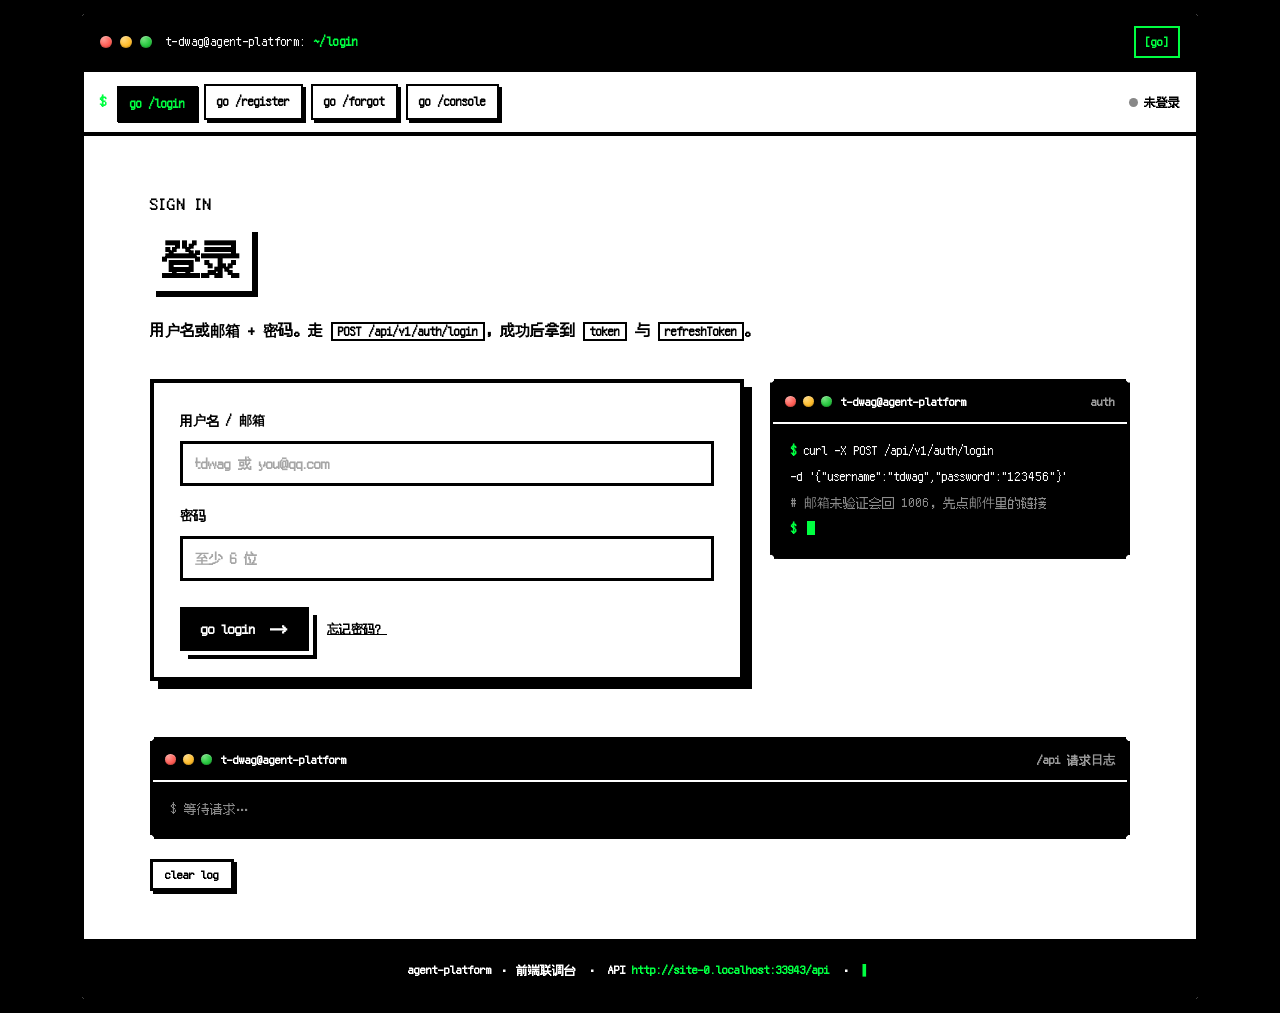
==== fronted/index.html @ e28275c5 "260916 auths" ====
<!doctype html>
<html lang="zh-CN">
<head>
  <meta charset="UTF-8">
  <meta name="viewport" content="width=device-width, initial-scale=1">
  <meta name="theme-color" content="#000000">
  <title>agent-platform · 用户中心</title>
  <link rel="preload" href="fonts/fusion-pixel-12px-proportional-zh_hans.subset.woff2" as="font" type="font/woff2" crossorigin>
  <link rel="preload" href="fonts/fusion-pixel-12px-monospaced-zh_hans.subset.woff2" as="font" type="font/woff2" crossorigin>
  <link rel="stylesheet" href="style.css">
  <script src="api-base.js"></script>
  <script defer src="app.js"></script>
</head>
<body>
  <div class="win pixel-round">

    <!-- 窗口标题栏 -->
    <header class="winbar">
      <div class="winbar-lights" aria-hidden="true">
        <i class="r"></i><i class="y"></i><i class="g"></i>
      </div>
      <span class="winbar-path">t-dwag@agent-platform: <b id="winbarPath">~/login</b></span>
      <span class="winbar-go">[go]</span>
    </header>

    <!-- go 命令导航 -->
    <nav class="gonav" id="gonav" aria-label="主导航">
      <span class="gonav-prompt" aria-hidden="true">$</span>
      <button class="gonav-toggle" type="button" aria-expanded="false" aria-controls="gonav-links">导航 ▾</button>
      <div class="gonav-links" id="gonav-links">
        <a href="#/login" data-view="login">go /login</a>
        <a href="#/register" data-view="register">go /register</a>
        <a href="#/forgot" data-view="forgot">go /forgot</a>
        <a href="#/console" data-view="console">go /console</a>
      </div>
      <span class="gonav-status" id="navStatus"><i class="dot"></i><span id="navStatusText">未登录</span></span>
    </nav>

    <main>
      <!-- ==================== 登录 ==================== -->
      <section class="view is-active" id="view-login">
        <div class="section">
          <div class="container">
            <p class="section-kicker">SIGN IN</p>
            <h2>登录</h2>
            <p class="section-intro">
              用户名或邮箱 + 密码。走 <code>POST /api/v1/auth/login</code>，成功后拿到
              <code>token</code> 与 <code>refreshToken</code>。
            </p>

            <div class="auth-grid">
              <form class="auth-form" id="loginForm" novalidate>
                <div class="msg" id="loginMsg"></div>
                <label>用户名 / 邮箱
                  <input type="text" name="username" placeholder="tdwag 或 you@qq.com" autocomplete="username" required>
                </label>
                <label>密码
                  <input type="password" name="password" placeholder="至少 6 位" autocomplete="current-password" required>
                </label>
                <div class="auth-actions">
                  <button class="pixel-button" type="submit">go login <span>→</span></button>
                  <span class="quiet"><a href="#/forgot">忘记密码？</a></span>
                </div>
              </form>

              <div class="term pixel-round">
                <div class="term-title">
                  <div class="winbar-lights" aria-hidden="true"><i class="r"></i><i class="y"></i><i class="g"></i></div>
                  <span>t-dwag@agent-platform</span><span class="t-right">auth</span>
                </div>
                <div class="term-body">
                  <p><span class="p">$</span> curl -X POST /api/v1/auth/login</p>
                  <p class="out">-d '{"username":"tdwag","password":"123456"}'</p>
                  <p class="dim"># 邮箱未验证会回 1006，先点邮件里的链接</p>
                  <p><span class="p">$</span> <span class="cursor" aria-hidden="true"></span></p>
                </div>
              </div>
            </div>
          </div>
        </div>
      </section>

      <!-- ==================== 注册 ==================== -->
      <section class="view" id="view-register">
        <div class="section">
          <div class="container">
            <p class="section-kicker">SIGN UP</p>
            <h2>注册</h2>
            <p class="section-intro">
              三个字段：用户名、邮箱、密码。走 <code>POST /api/v1/auth/register</code>，
              注册后会给邮箱发一封带验证链接的信，点了才算完成。
            </p>

            <div class="auth-grid">
              <form class="auth-form" id="registerForm" novalidate>
                <div class="msg" id="registerMsg"></div>
                <label>用户名
                  <input type="text" name="username" placeholder="英文/数字，唯一" autocomplete="username" required>
                </label>
                <label>邮箱
                  <input type="email" name="email" placeholder="you@qq.com" autocomplete="email" required>
                </label>
                <label>密码
                  <input type="password" name="password" placeholder="至少 6 位" autocomplete="new-password" required>
                </label>
                <div class="auth-actions">
                  <button class="pixel-button" type="submit">go register <span>→</span></button>
                  <span class="quiet"><a href="#/login">已有账号，去登录</a></span>
                </div>
              </form>

              <div class="term pixel-round">
                <div class="term-title">
                  <div class="winbar-lights" aria-hidden="true"><i class="r"></i><i class="y"></i><i class="g"></i></div>
                  <span>t-dwag@agent-platform</span><span class="t-right">auth</span>
                </div>
                <div class="term-body">
                  <p><span class="p">$</span> curl -X POST /api/v1/auth/register</p>
                  <p class="out">-d '{"username":"...","password":"...","email":"..."}'</p>
                  <p class="dim"># 邮箱必须是你能收到的，验证链接会发过去</p>
                  <p class="dim"># 用户名/邮箱重复 → 1001 / 1002</p>
                  <p><span class="p">$</span> <span class="cursor" aria-hidden="true"></span></p>
                </div>
              </div>
            </div>
          </div>
        </div>
      </section>

      <!-- ==================== 忘记密码 ==================== -->
      <section class="view" id="view-forgot">
        <div class="section">
          <div class="container">
            <p class="section-kicker">RESET PASSWORD</p>
            <h2>忘记密码</h2>
            <p class="section-intro">
              三步：发验证码 → 校验换 resetToken → 重置密码。对应
              <code>/forgot-password</code>、<code>/verify-code</code>、<code>/reset-password</code>。
            </p>

            <div class="auth-grid">
              <div class="auth-form">
                <div class="msg" id="forgotMsg"></div>
                <div class="steps">
                  <i class="is-on" data-step-dot="1">1 发验证码</i>
                  <i data-step-dot="2">2 校验验证码</i>
                  <i data-step-dot="3">3 重置密码</i>
                </div>

                <form class="step is-on" id="step1" data-step="1" novalidate>
                  <label>注册邮箱
                    <input type="email" name="email" placeholder="you@qq.com" required>
                  </label>
                  <div class="auth-actions">
                    <button class="pixel-button" type="submit">go send code <span>→</span></button>
                  </div>
                  <p class="note"><span class="q">?</span> 邮箱没注册过也会回成功（后端防账号枚举）。本地调试可以直接从 Redis 取验证码：redis-cli --raw get "forgot_password_code:你的邮箱"</p>
                </form>

                <form class="step" id="step2" data-step="2" novalidate>
                  <label>邮箱
                    <input type="email" name="email" placeholder="you@qq.com" required>
                  </label>
                  <label>6 位验证码
                    <input type="text" name="code" placeholder="123456" maxlength="6" inputmode="numeric" required>
                  </label>
                  <div class="auth-actions">
                    <button class="pixel-button" type="submit">go verify <span>→</span></button>
                    <button class="pixel-button is-ghost is-sm" type="button" data-goto-step="1">← 上一步</button>
                  </div>
                </form>

                <form class="step" id="step3" data-step="3" novalidate>
                  <label>邮箱
                    <input type="email" name="email" placeholder="you@qq.com" required>
                  </label>
                  <label>重置令牌（上一步返回的 token，自动填入）
                    <input type="text" name="token" placeholder="32 位十六进制" required>
                  </label>
                  <label>新密码
                    <input type="password" name="newPassword" placeholder="至少 6 位" autocomplete="new-password" required>
                  </label>
                  <div class="auth-actions">
                    <button class="pixel-button" type="submit">go reset <span>→</span></button>
                    <button class="pixel-button is-ghost is-sm" type="button" data-goto-step="2">← 上一步</button>
                  </div>
                </form>
              </div>

              <div class="term pixel-round">
                <div class="term-title">
                  <div class="winbar-lights" aria-hidden="true"><i class="r"></i><i class="y"></i><i class="g"></i></div>
                  <span>t-dwag@agent-platform</span><span class="t-right">reset</span>
                </div>
                <div class="term-body">
                  <p><span class="p">$</span> POST /forgot-password  {email}</p>
                  <p class="out">→ 6 位码存 Redis，5 分钟有效</p>
                  <p><span class="p">$</span> POST /verify-code      {email, code}</p>
                  <p class="out">→ 返回 resetToken，存 Redis 1 小时</p>
                  <p><span class="p">$</span> POST /reset-password   {email, token, newPassword}</p>
                  <p class="out">→ 校验邮箱一致后更新密码</p>
                  <p><span class="p">$</span> <span class="cursor" aria-hidden="true"></span></p>
                </div>
              </div>
            </div>
          </div>
        </div>
      </section>

      <!-- ==================== 控制台 ==================== -->
      <section class="view" id="view-console">
        <div class="section">
          <div class="container">
            <p class="section-kicker">CONSOLE</p>
            <h2>控制台</h2>
            <p class="section-intro" id="consoleIntro">
              登录后的会话状态。<code>userInfo</code> 里 <code>email</code> / <code>avatar</code>
              目前是空的 —— 后端 <code>token()</code> 只填了 id、username、status、role。
            </p>

            <div class="auth-grid" style="margin-top:34px">
              <div>
                <div class="msg" id="consoleMsg"></div>
                <dl class="kv" id="userInfoKv"></dl>

                <div class="panel">
                  <h3>TOKEN</h3>
                  <div class="token-box" id="tokenBox"></div>
                  <div class="token-box" id="refreshBox"></div>
                </div>

                <div class="btn-row">
                  <button class="pixel-button" type="button" id="btnRefresh">go refresh-token <span>↻</span></button>
                  <button class="pixel-button is-ghost" type="button" id="btnSubscription">go /subscription/current</button>
                  <button class="pixel-button is-ghost" type="button" id="btnLogout">go logout</button>
                </div>
              </div>

              <div class="term pixel-round">
                <div class="term-title">
                  <div class="winbar-lights" aria-hidden="true"><i class="r"></i><i class="y"></i><i class="g"></i></div>
                  <span>t-dwag@agent-platform</span><span class="t-right">session</span>
                </div>
                <div class="term-body" id="sessionTerm">
                  <p class="dim">$ 登录后这里会显示会话摘要</p>
                </div>
              </div>
            </div>
          </div>
        </div>
      </section>
    </main>

    <!-- ==================== 请求日志 ==================== -->
    <section class="section-log">
      <div class="container">
        <div class="term pixel-round">
          <div class="term-title">
            <div class="winbar-lights" aria-hidden="true"><i class="r"></i><i class="y"></i><i class="g"></i></div>
            <span>t-dwag@agent-platform</span>
            <span class="t-right">/api 请求日志</span>
          </div>
          <div class="term-body" id="reqlogBody">
            <p class="dim">$ 等待请求…</p>
          </div>
        </div>
        <div class="btn-row">
          <button class="pixel-button is-ghost is-sm" type="button" id="btnClearLog">clear log</button>
        </div>
      </div>
    </section>

    <footer class="statusbar">
      <span>agent-platform · 前端联调台</span>
      <span>·</span>
      <span>API <b id="apiBaseLabel">…</b></span>
      <span>·</span>
      <span class="end-flag">▌</span>
    </footer>
  </div>
</body>
</html>
---- fronted/style.css ----
/*
  ============================================================
  agent-platform · 前端联调台
  视觉语言沿用 blog_build：像素 Mac 终端风
  黑白高对比 + 像素切角 + 硬阴影 + 终端绿 #00ff41
  终端绿仅用于：光标 / 链接 hover / 状态点 / 主按钮强调
  ============================================================
*/

/* ---------- 字体 ---------- */
@font-face {
  font-family: "Fusion Pixel";
  src: url("fonts/fusion-pixel-12px-proportional-zh_hans.subset.woff2") format("woff2");
  font-display: swap;
}
@font-face {
  font-family: "Fusion Pixel Mono";
  src: url("fonts/fusion-pixel-12px-monospaced-zh_hans.subset.woff2") format("woff2");
  font-display: swap;
}

/* ---------- 设计令牌 ---------- */
:root {
  --black: #000;
  --white: #fff;
  --green: #00ff41;
  --lt-red: #ff5f57;
  --lt-yellow: #febc2e;
  --lt-green: #28c840;
  --fp: "Fusion Pixel", "PingFang SC", "Microsoft YaHei", sans-serif;
  --fp-mono: "Fusion Pixel Mono", "Fusion Pixel", "Courier New", "PingFang SC", monospace;
  --font-display: var(--fp);
  --font-text: var(--fp);
  --font-cn: var(--fp);
  --font-mono: var(--fp-mono);
  --page: min(980px, calc(100% - 48px));
  --step: 8px;
}

/* ---------- 基础 ---------- */
* { box-sizing: border-box; }
body {
  margin: 0;
  min-width: 320px;
  color: var(--white);
  background: var(--black);
  border: 12px solid var(--black);
  font-family: var(--font-cn);
  font-size: 15px;
  line-height: 1.85;
  cursor: url("assets/cursor_default.svg") 0 0, default;
}
a, button, input, textarea, select, label { cursor: url("assets/cursor_pointer.svg") 0 0, pointer; }
input, textarea { cursor: text; }
a { color: inherit; }
::selection { color: var(--white); background: var(--black); }

/* ---------- 像素圆角 ---------- */
.pixel-round {
  clip-path: polygon(
    0 4px, 2px 4px, 4px 2px, 4px 0,
    calc(100% - 4px) 0, calc(100% - 4px) 2px, calc(100% - 2px) 4px, 100% 4px,
    100% calc(100% - 4px), calc(100% - 2px) calc(100% - 4px), calc(100% - 4px) calc(100% - 2px), calc(100% - 4px) 100%,
    4px 100%, 4px calc(100% - 2px), 2px calc(100% - 4px), 0 calc(100% - 4px)
  );
}

/* ============================================================
   窗口框架（Mac 终端窗口）
   ============================================================ */
.win {
  max-width: 1120px;
  margin: 0 auto;
  background: var(--white);
  color: var(--black);
  border: 4px solid var(--black);
  box-shadow: 12px 12px 0 var(--black);
}

.winbar {
  display: flex;
  align-items: center;
  gap: 14px;
  padding: 10px 16px;
  color: var(--white);
  background: var(--black);
  border-bottom: 4px solid var(--black);
  font-family: var(--font-mono);
}
.winbar-lights { display: flex; gap: 8px; }
.winbar-lights i {
  display: flex;
  align-items: center;
  justify-content: center;
  width: 12px;
  height: 12px;
  border-radius: 50%;
  position: relative;
  box-shadow: inset 0 -1px 1px rgba(0,0,0,.18), inset 0 1px 1px rgba(255,255,255,.35);
}
.winbar-lights i::after {
  content: "";
  opacity: 0;
  font: 700 10px/1 var(--font-mono);
  color: rgba(0,0,0,.62);
  transition: opacity .12s ease;
}
.winbar-lights:hover i::after { opacity: 1; }
.winbar-lights .r::after { content: "×"; }
.winbar-lights .y::after { content: "−"; }
.winbar-lights .g::after { content: "+"; }
.winbar-lights .r { background: radial-gradient(circle at 32% 28%, #ff9d96, var(--lt-red) 55%, #d9453c); }
.winbar-lights .y { background: radial-gradient(circle at 32% 28%, #ffd97e, var(--lt-yellow) 55%, #dc9e16); }
.winbar-lights .g { background: radial-gradient(circle at 32% 28%, #72e27d, var(--lt-green) 55%, #1da031); }
.winbar-path {
  font-size: 13px;
  letter-spacing: .03em;
  white-space: nowrap;
  overflow: hidden;
  text-overflow: ellipsis;
}
.winbar-path b { color: var(--green); font-weight: 700; }
.winbar-go {
  margin-left: auto;
  padding: 3px 9px;
  color: var(--green);
  border: 2px solid var(--green);
  font-size: 12px;
  font-weight: 700;
  white-space: nowrap;
}

/* ---------- go 命令导航 ---------- */
.gonav {
  display: flex;
  flex-wrap: wrap;
  align-items: center;
  gap: 8px;
  padding: 12px 16px;
  background: var(--white);
  border-bottom: 4px solid var(--black);
  font-family: var(--font-mono);
}
.gonav-prompt { color: var(--green); font-size: 14px; font-weight: 700; }
.gonav a {
  display: inline-block;
  padding: 4px 11px;
  color: var(--black);
  background: var(--white);
  border: 2px solid var(--black);
  box-shadow: 3px 3px 0 var(--black);
  font-size: 13px;
  font-weight: 700;
  text-decoration: none;
  transition: color .12s ease, background .12s ease, transform .12s ease, box-shadow .12s ease;
}
.gonav a:hover,
.gonav a.is-active {
  color: var(--green);
  background: var(--black);
  transform: translate(2px, 2px);
  box-shadow: 1px 1px 0 var(--black);
}
.gonav-toggle { display: none; }
.gonav-status {
  margin-left: auto;
  display: inline-flex;
  align-items: center;
  gap: 6px;
  font-size: 12px;
  font-weight: 700;
}
.gonav-status .dot { width: 9px; height: 9px; border-radius: 50%; background: #888; }
.gonav-status.is-on .dot {
  background: var(--green);
  box-shadow: 0 0 0 2px rgba(0,255,65,.25);
  animation: dot-breathe 2.6s ease-in-out infinite;
}
@keyframes dot-breathe { 0%,100% { opacity: 1; } 50% { opacity: .45; } }

/* ============================================================
   布局
   ============================================================ */
.container { width: var(--page); margin: 0 auto; }
.section { padding: 56px 0; }
.view { display: none; background: var(--white); }
.view.is-active { display: block; }
.section-kicker {
  margin: 0 0 14px;
  font-size: 14px;
  font-weight: 700;
  letter-spacing: .14em;
  color: var(--black);
}
h2 {
  display: inline;
  margin: 0;
  padding: 6px 12px;
  color: var(--black);
  background: var(--white);
  font-family: var(--font-display);
  font-size: clamp(24px, 3.2vw, 40px);
  font-weight: 900;
  line-height: 1.35;
  letter-spacing: -.03em;
  -webkit-box-decoration-break: clone;
  box-decoration-break: clone;
  box-shadow: 6px 6px 0 var(--black);
}
.section-intro {
  max-width: 700px;
  margin: 30px 0 0;
  font-size: 15px;
  font-weight: 600;
  line-height: 1.9;
}
.section-intro code { font-family: var(--font-mono); font-size: 13px; padding: 1px 5px; border: 2px solid var(--black); }
.note {
  margin: 18px 0 0;
  padding: 10px 14px;
  color: var(--white);
  background: var(--black);
  border: 3px solid var(--black);
  font-family: var(--font-mono);
  font-size: 12px;
  font-weight: 700;
}
.note .q { color: var(--green); }

/* ============================================================
   终端块
   ============================================================ */
.term {
  background: var(--black);
  color: var(--white);
  border: 3px solid var(--black);
  box-shadow: 8px 8px 0 var(--black);
  font-family: var(--font-mono);
  font-size: 13px;
  line-height: 2;
}
.term-title {
  display: flex;
  flex-wrap: wrap;
  align-items: center;
  gap: 4px 9px;
  padding: 8px 12px;
  color: var(--white);
  background: var(--black);
  border-bottom: 2px solid var(--white);
  font-size: 12px;
  font-weight: 700;
}
.term-title .winbar-lights { gap: 7px; }
.term-title .winbar-lights i { width: 11px; height: 11px; }
.term-title .t-right { margin-left: auto; opacity: .6; }
.term-body { padding: 14px 18px; overflow-x: auto; }
.term p { margin: 0; white-space: pre-wrap; word-break: break-word; }
.term .p { color: var(--green); font-weight: 700; }
.term .out { color: var(--white); }
.term .dim { opacity: .55; }
.term .err { color: var(--green); font-weight: 700; }
.term-link { color: var(--green); text-decoration: none; border-bottom: 2px solid var(--green); }
.term-link:hover { color: var(--black); background: var(--green); }

.cursor {
  display: inline-block;
  width: .62em;
  height: 1.05em;
  margin-left: 3px;
  vertical-align: text-bottom;
  background: var(--green);
  animation: cursor-blink 1s steps(1) infinite;
}
@keyframes cursor-blink { 50% { opacity: 0; } }

/* ============================================================
   按钮
   ============================================================ */
.pixel-button {
  display: inline-flex;
  align-items: center;
  gap: 14px;
  padding: 12px 18px;
  color: var(--white);
  background: var(--black);
  border: 3px solid var(--black);
  box-shadow: 4px 4px 0 var(--white), 8px 8px 0 var(--black);
  font-family: var(--font-mono);
  font-size: 14px;
  font-weight: 700;
  text-decoration: none;
  transition: transform .14s ease, box-shadow .14s ease, color .14s ease;
}
.pixel-button:hover { transform: translate(4px, 4px); box-shadow: 1px 1px 0 var(--white), 4px 4px 0 var(--black); color: var(--green); }
.pixel-button span { font-size: 18px; line-height: .7; }
.pixel-button[disabled] { opacity: .45; transform: none; }
.pixel-button.is-ghost {
  color: var(--black);
  background: var(--white);
  box-shadow: 4px 4px 0 var(--black);
}
.pixel-button.is-ghost:hover { color: var(--green); background: var(--black); box-shadow: 1px 1px 0 var(--black); transform: translate(3px,3px); }
.pixel-button.is-sm { padding: 7px 12px; font-size: 12px; box-shadow: 3px 3px 0 var(--black); gap: 8px; }
.pixel-button.is-sm:hover { transform: translate(2px,2px); box-shadow: 1px 1px 0 var(--black); }

/* ============================================================
   表单
   ============================================================ */
.auth-grid { display: grid; grid-template-columns: minmax(0,1fr) minmax(0,360px); gap: 26px; margin-top: 34px; align-items: start; }
.auth-form {
  padding: 26px;
  background: var(--white);
  border: 4px solid var(--black);
  box-shadow: 8px 8px 0 var(--black);
}
.auth-form label {
  display: block;
  margin-bottom: 18px;
  font-family: var(--font-mono);
  font-size: 13px;
  font-weight: 700;
  color: var(--black);
}
.auth-form input {
  display: block;
  width: 100%;
  margin-top: 8px;
  padding: 10px 12px;
  color: var(--black);
  background: var(--white);
  border: 3px solid var(--black);
  font-family: var(--font-cn);
  font-size: 14px;
  font-weight: 600;
  border-radius: 0;
}
.auth-form input:focus { outline: 3px solid var(--green); outline-offset: 2px; }
.auth-form input::placeholder { color: rgba(0,0,0,.35); }
.auth-actions { display: flex; flex-wrap: wrap; align-items: center; gap: 18px; margin-top: 26px; }
.auth-actions .quiet { font-family: var(--font-mono); font-size: 12px; font-weight: 700; color: var(--black); }
.auth-actions .quiet a { color: var(--black); }
.auth-actions .quiet a:hover { color: var(--green); background: var(--black); }

/* 提示条 */
.msg {
  display: none;
  margin: 0 0 20px;
  padding: 10px 14px;
  color: var(--white);
  background: var(--black);
  border: 3px solid var(--black);
  font-family: var(--font-mono);
  font-size: 13px;
  font-weight: 700;
  word-break: break-all;
}
.msg.is-on { display: block; }
.msg .tag { color: var(--green); }
.msg.is-ok { color: var(--black); background: var(--white); border-color: var(--black); }
.msg.is-ok .tag { color: var(--black); background: var(--green); padding: 0 5px; }

/* 步骤条 */
.steps { display: flex; flex-wrap: wrap; gap: 8px; margin: 0 0 22px; font-family: var(--font-mono); font-size: 12px; font-weight: 700; }
.steps i {
  font-style: normal;
  padding: 3px 9px;
  color: var(--black);
  background: var(--white);
  border: 2px solid var(--black);
  opacity: .4;
}
.steps i.is-on { opacity: 1; background: var(--green); }
.step { display: none; }
.step.is-on { display: block; }

/* ============================================================
   控制台
   ============================================================ */
.kv {
  display: grid;
  grid-template-columns: 132px minmax(0,1fr);
  gap: 0;
  margin: 0;
  border: 3px solid var(--black);
  font-family: var(--font-mono);
  font-size: 13px;
}
.kv dt {
  padding: 9px 12px;
  color: var(--green);
  background: var(--black);
  border-bottom: 2px solid var(--black);
  font-weight: 700;
}
.kv dd {
  margin: 0;
  padding: 9px 12px;
  color: var(--black);
  background: var(--white);
  border-bottom: 2px solid var(--black);
  word-break: break-all;
  font-weight: 600;
}
.kv dt:last-of-type, .kv dd:last-of-type { border-bottom: 0; }
.kv dd.empty { opacity: .4; font-style: italic; }

.panel { margin-top: 26px; }
.panel h3 {
  margin: 0 0 12px;
  font-family: var(--font-mono);
  font-size: 14px;
  font-weight: 700;
  letter-spacing: .06em;
}
.token-box {
  margin: 0 0 14px;
  padding: 12px 14px;
  color: var(--white);
  background: var(--black);
  border: 3px solid var(--black);
  font-family: var(--font-mono);
  font-size: 12px;
  line-height: 1.7;
  word-break: break-all;
  max-height: 132px;
  overflow: auto;
}
.token-box b { color: var(--green); }
.btn-row { display: flex; flex-wrap: wrap; gap: 14px; margin-top: 20px; }

/* ============================================================
   请求日志
   ============================================================ */
.section-log { padding: 0 0 48px; background: var(--white); }
.rl { display: flex; flex-wrap: wrap; gap: 10px; }
.rl-m { color: var(--black); background: var(--green); padding: 0 6px; font-weight: 700; }
.rl-p { color: var(--white); }
.rl-s { font-weight: 700; }
.rl-s.is-ok { color: var(--green); }
.rl-s.is-bad { color: var(--white); background: var(--green); padding: 0 6px; }
.rl-t { margin-left: auto; opacity: .55; }
.res { color: var(--white); opacity: .85; }

/* ============================================================
   状态栏
   ============================================================ */
.statusbar {
  display: flex;
  flex-wrap: wrap;
  align-items: center;
  justify-content: center;
  gap: 10px;
  padding: 16px 20px;
  color: var(--white);
  background: var(--black);
  border-top: 4px solid var(--black);
  font-family: var(--font-mono);
  font-size: 12px;
  font-weight: 700;
}
.statusbar b { color: var(--green); }
.statusbar .end-flag { color: var(--green); letter-spacing: .15em; }

/* ============================================================
   响应式
   ============================================================ */
@media (max-width: 980px) {
  .auth-grid { grid-template-columns: minmax(0, 1fr); }
}
@media (max-width: 700px) {
  body { border-width: 7px; }
  :root { --page: min(100% - 32px, 980px); }
  .win { box-shadow: 7px 7px 0 var(--black); }
  .winbar { padding: 9px 12px; gap: 10px; }
  .winbar-path { font-size: 11px; }
  .winbar-go { display: none; }
  .gonav { padding: 10px 12px; }
  .gonav-toggle {
    display: inline-flex;
    align-items: center;
    gap: 8px;
    padding: 6px 12px;
    color: var(--black);
    background: var(--white);
    border: 2px solid var(--black);
    box-shadow: 3px 3px 0 var(--black);
    font-family: var(--font-mono);
    font-size: 13px;
    font-weight: 700;
  }
  .gonav-links { display: none; width: 100%; flex-direction: column; gap: 8px; }
  .gonav.is-open .gonav-links { display: flex; }
  .gonav-links a { width: 100%; }
  .gonav-status { margin-left: 0; }
  .section { padding: 40px 0; }
  .kv { grid-template-columns: 96px minmax(0,1fr); font-size: 12px; }
}
@media (prefers-reduced-motion: reduce) {
  *, *::before, *::after { animation: none !important; transition: none !important; }
}
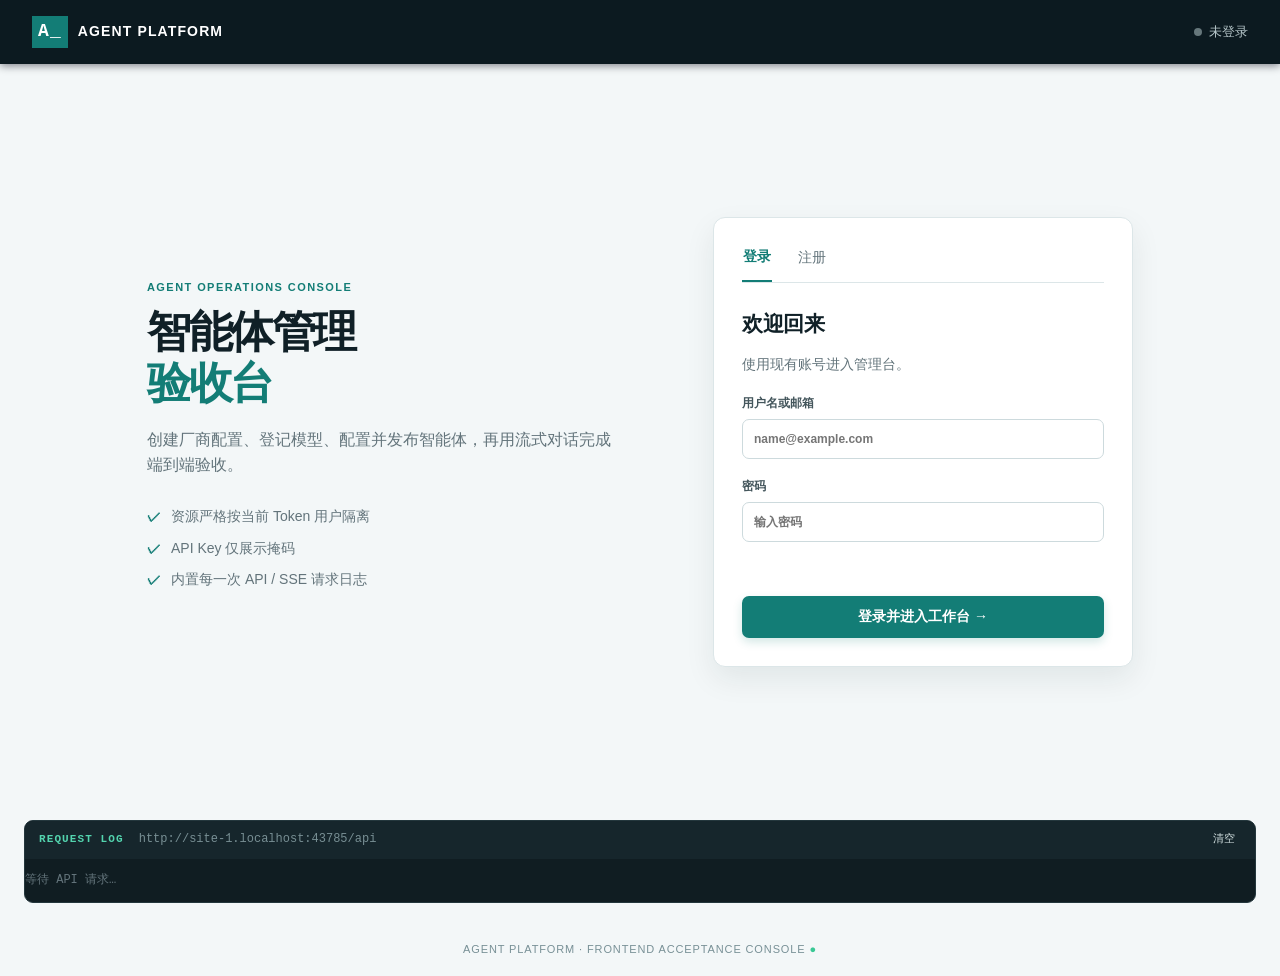
==== commit bf4e3b50: "add agent, provider, model and SSE chat management" ====
--- a/fronted/index.html
+++ b/fronted/index.html
@@ -3,280 +3,92 @@
 <head>
   <meta charset="UTF-8">
   <meta name="viewport" content="width=device-width, initial-scale=1">
-  <meta name="theme-color" content="#000000">
-  <title>agent-platform · 用户中心</title>
-  <link rel="preload" href="fonts/fusion-pixel-12px-proportional-zh_hans.subset.woff2" as="font" type="font/woff2" crossorigin>
-  <link rel="preload" href="fonts/fusion-pixel-12px-monospaced-zh_hans.subset.woff2" as="font" type="font/woff2" crossorigin>
+  <meta name="theme-color" content="#0a1016">
+  <title>Agent Platform · 智能体管理验收台</title>
   <link rel="stylesheet" href="style.css">
   <script src="api-base.js"></script>
   <script defer src="app.js"></script>
 </head>
 <body>
-  <div class="win pixel-round">
-
-    <!-- 窗口标题栏 -->
-    <header class="winbar">
-      <div class="winbar-lights" aria-hidden="true">
-        <i class="r"></i><i class="y"></i><i class="g"></i>
-      </div>
-      <span class="winbar-path">t-dwag@agent-platform: <b id="winbarPath">~/login</b></span>
-      <span class="winbar-go">[go]</span>
+  <div class="shell">
+    <header class="topbar">
+      <a class="brand" href="#/agents"><span class="brand-mark">A_</span><span>AGENT PLATFORM</span></a>
+      <div class="connection"><i></i><span id="connectionText">未登录</span></div>
+      <button class="button ghost small" id="logoutBtn" type="button" hidden>退出登录</button>
     </header>
 
-    <!-- go 命令导航 -->
-    <nav class="gonav" id="gonav" aria-label="主导航">
-      <span class="gonav-prompt" aria-hidden="true">$</span>
-      <button class="gonav-toggle" type="button" aria-expanded="false" aria-controls="gonav-links">导航 ▾</button>
-      <div class="gonav-links" id="gonav-links">
-        <a href="#/login" data-view="login">go /login</a>
-        <a href="#/register" data-view="register">go /register</a>
-        <a href="#/forgot" data-view="forgot">go /forgot</a>
-        <a href="#/console" data-view="console">go /console</a>
-      </div>
-      <span class="gonav-status" id="navStatus"><i class="dot"></i><span id="navStatusText">未登录</span></span>
-    </nav>
-
     <main>
-      <!-- ==================== 登录 ==================== -->
-      <section class="view is-active" id="view-login">
-        <div class="section">
-          <div class="container">
-            <p class="section-kicker">SIGN IN</p>
-            <h2>登录</h2>
-            <p class="section-intro">
-              用户名或邮箱 + 密码。走 <code>POST /api/v1/auth/login</code>，成功后拿到
-              <code>token</code> 与 <code>refreshToken</code>。
-            </p>
-
-            <div class="auth-grid">
-              <form class="auth-form" id="loginForm" novalidate>
-                <div class="msg" id="loginMsg"></div>
-                <label>用户名 / 邮箱
-                  <input type="text" name="username" placeholder="tdwag 或 you@qq.com" autocomplete="username" required>
-                </label>
-                <label>密码
-                  <input type="password" name="password" placeholder="至少 6 位" autocomplete="current-password" required>
-                </label>
-                <div class="auth-actions">
-                  <button class="pixel-button" type="submit">go login <span>→</span></button>
-                  <span class="quiet"><a href="#/forgot">忘记密码？</a></span>
-                </div>
-              </form>
-
-              <div class="term pixel-round">
-                <div class="term-title">
-                  <div class="winbar-lights" aria-hidden="true"><i class="r"></i><i class="y"></i><i class="g"></i></div>
-                  <span>t-dwag@agent-platform</span><span class="t-right">auth</span>
-                </div>
-                <div class="term-body">
-                  <p><span class="p">$</span> curl -X POST /api/v1/auth/login</p>
-                  <p class="out">-d '{"username":"tdwag","password":"123456"}'</p>
-                  <p class="dim"># 邮箱未验证会回 1006，先点邮件里的链接</p>
-                  <p><span class="p">$</span> <span class="cursor" aria-hidden="true"></span></p>
-                </div>
-              </div>
-            </div>
-          </div>
+      <section class="auth-page page" id="page-login">
+        <div class="auth-intro">
+          <p class="eyebrow">AGENT OPERATIONS CONSOLE</p>
+          <h1>智能体管理<br><em>验收台</em></h1>
+          <p>创建厂商配置、登记模型、配置并发布智能体，再用流式对话完成端到端验收。</p>
+          <ul class="feature-list"><li>资源严格按当前 Token 用户隔离</li><li>API Key 仅展示掩码</li><li>内置每一次 API / SSE 请求日志</li></ul>
+        </div>
+        <div class="auth-card card">
+          <div class="tabs"><button class="tab active" data-auth-tab="login">登录</button><button class="tab" data-auth-tab="register">注册</button></div>
+          <form id="loginForm" class="auth-form">
+            <h2>欢迎回来</h2><p class="muted">使用现有账号进入管理台。</p>
+            <label>用户名或邮箱<input name="username" autocomplete="username" placeholder="name@example.com" required></label>
+            <label>密码<input name="password" type="password" autocomplete="current-password" placeholder="输入密码" required></label>
+            <div class="form-message" id="loginMessage"></div>
+            <button class="button primary wide" type="submit">登录并进入工作台 <span>→</span></button>
+          </form>
+          <form id="registerForm" class="auth-form hidden">
+            <h2>创建账号</h2><p class="muted">注册后请先在邮件中完成验证。</p>
+            <label>用户名<input name="username" autocomplete="username" placeholder="仅英文、数字" required></label>
+            <label>邮箱<input name="email" type="email" autocomplete="email" placeholder="name@example.com" required></label>
+            <label>密码<input name="password" type="password" autocomplete="new-password" placeholder="至少 6 位" required></label>
+            <div class="form-message" id="registerMessage"></div>
+            <button class="button primary wide" type="submit">创建账号 <span>→</span></button>
+          </form>
         </div>
       </section>
 
-      <!-- ==================== 注册 ==================== -->
-      <section class="view" id="view-register">
-        <div class="section">
-          <div class="container">
-            <p class="section-kicker">SIGN UP</p>
-            <h2>注册</h2>
-            <p class="section-intro">
-              三个字段：用户名、邮箱、密码。走 <code>POST /api/v1/auth/register</code>，
-              注册后会给邮箱发一封带验证链接的信，点了才算完成。
-            </p>
+      <section class="app-page hidden" id="appPage">
+        <aside class="sidebar">
+          <div class="user-card"><div class="avatar" id="userAvatar">A</div><div><b id="userName">—</b><small id="userRole">已登录</small></div></div>
+          <nav class="side-nav" aria-label="功能导航">
+            <a href="#/agents" data-route="agents"><span>▣</span>智能体 <b id="agentCount">0</b></a>
+            <a href="#/providers" data-route="providers"><span>◈</span>厂商配置</a>
+            <a href="#/models" data-route="models"><span>◇</span>模型管理</a>
+            <a href="#/chat" data-route="chat"><span>✦</span>调试对话</a>
+          </nav>
+          <div class="sidebar-note"><b>验收顺序</b><ol><li>添加厂商配置</li><li>添加 Chat 模型</li><li>创建并发布智能体</li><li>开始流式对话</li></ol></div>
+        </aside>
 
-            <div class="auth-grid">
-              <form class="auth-form" id="registerForm" novalidate>
-                <div class="msg" id="registerMsg"></div>
-                <label>用户名
-                  <input type="text" name="username" placeholder="英文/数字，唯一" autocomplete="username" required>
-                </label>
-                <label>邮箱
-                  <input type="email" name="email" placeholder="you@qq.com" autocomplete="email" required>
-                </label>
-                <label>密码
-                  <input type="password" name="password" placeholder="至少 6 位" autocomplete="new-password" required>
-                </label>
-                <div class="auth-actions">
-                  <button class="pixel-button" type="submit">go register <span>→</span></button>
-                  <span class="quiet"><a href="#/login">已有账号，去登录</a></span>
-                </div>
-              </form>
+        <div class="workspace">
+          <section class="route-page" id="route-agents">
+            <div class="page-head"><div><p class="eyebrow">AGENT DIRECTORY</p><h1>智能体</h1><p>创建草稿、完善角色设定和模型配置后发布。</p></div><button class="button primary" data-open-modal="agent">+ 新建智能体</button></div>
+            <div class="toolbar card"><label class="inline-input">⌕ <input id="agentSearch" placeholder="按名称搜索"></label><select id="agentStatusFilter"><option value="">全部状态</option><option value="draft">草稿</option><option value="published">已发布</option><option value="archived">已归档</option></select><button class="button ghost small" id="agentSearchBtn">查询</button></div>
+            <div class="notice" id="agentNotice"></div><div class="data-grid agents-grid" id="agentList"></div><div class="empty hidden" id="agentEmpty">暂无智能体。先创建一个草稿开始配置。</div>
+          </section>
 
-              <div class="term pixel-round">
-                <div class="term-title">
-                  <div class="winbar-lights" aria-hidden="true"><i class="r"></i><i class="y"></i><i class="g"></i></div>
-                  <span>t-dwag@agent-platform</span><span class="t-right">auth</span>
-                </div>
-                <div class="term-body">
-                  <p><span class="p">$</span> curl -X POST /api/v1/auth/register</p>
-                  <p class="out">-d '{"username":"...","password":"...","email":"..."}'</p>
-                  <p class="dim"># 邮箱必须是你能收到的，验证链接会发过去</p>
-                  <p class="dim"># 用户名/邮箱重复 → 1001 / 1002</p>
-                  <p><span class="p">$</span> <span class="cursor" aria-hidden="true"></span></p>
-                </div>
-              </div>
-            </div>
-          </div>
-        </div>
-      </section>
+          <section class="route-page hidden" id="route-providers">
+            <div class="page-head"><div><p class="eyebrow">PROVIDER VAULT</p><h1>厂商配置</h1><p>保存模型供应商接入信息。接口永远不会返回完整 API Key。</p></div><button class="button primary" data-open-modal="provider">+ 添加厂商配置</button></div>
+            <div class="notice">支持 <code>openai</code>、<code>qwen</code> 和 <code>ollama</code>。将状态设为 inactive 后，相关模型与智能体不可用于对话。</div>
+            <div class="table-card card"><div class="table-wrap"><table><thead><tr><th>名称 / 厂商</th><th>API 地址</th><th>密钥</th><th>状态</th><th>更新时间</th><th></th></tr></thead><tbody id="providerList"></tbody></table></div><div class="empty hidden" id="providerEmpty">暂无厂商配置。</div></div>
+          </section>
 
-      <!-- ==================== 忘记密码 ==================== -->
-      <section class="view" id="view-forgot">
-        <div class="section">
-          <div class="container">
-            <p class="section-kicker">RESET PASSWORD</p>
-            <h2>忘记密码</h2>
-            <p class="section-intro">
-              三步：发验证码 → 校验换 resetToken → 重置密码。对应
-              <code>/forgot-password</code>、<code>/verify-code</code>、<code>/reset-password</code>。
-            </p>
+          <section class="route-page hidden" id="route-models">
+            <div class="page-head"><div><p class="eyebrow">MODEL REGISTRY</p><h1>模型管理</h1><p>将具体模型绑定到当前用户自己的厂商配置。</p></div><button class="button primary" data-open-modal="model">+ 添加模型</button></div>
+            <div class="toolbar card"><select id="modelProviderFilter"><option value="">全部厂商配置</option></select><select id="modelTypeFilter"><option value="">全部类型</option><option value="chat">chat</option><option value="embedding">embedding</option><option value="vision">vision</option></select><button class="button ghost small" id="modelSearchBtn">查询</button></div>
+            <div class="table-card card"><div class="table-wrap"><table><thead><tr><th>显示名称</th><th>模型标识</th><th>所属配置</th><th>类型</th><th>状态</th><th></th></tr></thead><tbody id="modelList"></tbody></table></div><div class="empty hidden" id="modelEmpty">暂无模型。先添加厂商配置。</div></div>
+          </section>
 
-            <div class="auth-grid">
-              <div class="auth-form">
-                <div class="msg" id="forgotMsg"></div>
-                <div class="steps">
-                  <i class="is-on" data-step-dot="1">1 发验证码</i>
-                  <i data-step-dot="2">2 校验验证码</i>
-                  <i data-step-dot="3">3 重置密码</i>
-                </div>
-
-                <form class="step is-on" id="step1" data-step="1" novalidate>
-                  <label>注册邮箱
-                    <input type="email" name="email" placeholder="you@qq.com" required>
-                  </label>
-                  <div class="auth-actions">
-                    <button class="pixel-button" type="submit">go send code <span>→</span></button>
-                  </div>
-                  <p class="note"><span class="q">?</span> 邮箱没注册过也会回成功（后端防账号枚举）。本地调试可以直接从 Redis 取验证码：redis-cli --raw get "forgot_password_code:你的邮箱"</p>
-                </form>
-
-                <form class="step" id="step2" data-step="2" novalidate>
-                  <label>邮箱
-                    <input type="email" name="email" placeholder="you@qq.com" required>
-                  </label>
-                  <label>6 位验证码
-                    <input type="text" name="code" placeholder="123456" maxlength="6" inputmode="numeric" required>
-                  </label>
-                  <div class="auth-actions">
-                    <button class="pixel-button" type="submit">go verify <span>→</span></button>
-                    <button class="pixel-button is-ghost is-sm" type="button" data-goto-step="1">← 上一步</button>
-                  </div>
-                </form>
-
-                <form class="step" id="step3" data-step="3" novalidate>
-                  <label>邮箱
-                    <input type="email" name="email" placeholder="you@qq.com" required>
-                  </label>
-                  <label>重置令牌（上一步返回的 token，自动填入）
-                    <input type="text" name="token" placeholder="32 位十六进制" required>
-                  </label>
-                  <label>新密码
-                    <input type="password" name="newPassword" placeholder="至少 6 位" autocomplete="new-password" required>
-                  </label>
-                  <div class="auth-actions">
-                    <button class="pixel-button" type="submit">go reset <span>→</span></button>
-                    <button class="pixel-button is-ghost is-sm" type="button" data-goto-step="2">← 上一步</button>
-                  </div>
-                </form>
-              </div>
-
-              <div class="term pixel-round">
-                <div class="term-title">
-                  <div class="winbar-lights" aria-hidden="true"><i class="r"></i><i class="y"></i><i class="g"></i></div>
-                  <span>t-dwag@agent-platform</span><span class="t-right">reset</span>
-                </div>
-                <div class="term-body">
-                  <p><span class="p">$</span> POST /forgot-password  {email}</p>
-                  <p class="out">→ 6 位码存 Redis，5 分钟有效</p>
-                  <p><span class="p">$</span> POST /verify-code      {email, code}</p>
-                  <p class="out">→ 返回 resetToken，存 Redis 1 小时</p>
-                  <p><span class="p">$</span> POST /reset-password   {email, token, newPassword}</p>
-                  <p class="out">→ 校验邮箱一致后更新密码</p>
-                  <p><span class="p">$</span> <span class="cursor" aria-hidden="true"></span></p>
-                </div>
-              </div>
-            </div>
-          </div>
-        </div>
-      </section>
-
-      <!-- ==================== 控制台 ==================== -->
-      <section class="view" id="view-console">
-        <div class="section">
-          <div class="container">
-            <p class="section-kicker">CONSOLE</p>
-            <h2>控制台</h2>
-            <p class="section-intro" id="consoleIntro">
-              登录后的会话状态。<code>userInfo</code> 里 <code>email</code> / <code>avatar</code>
-              目前是空的 —— 后端 <code>token()</code> 只填了 id、username、status、role。
-            </p>
-
-            <div class="auth-grid" style="margin-top:34px">
-              <div>
-                <div class="msg" id="consoleMsg"></div>
-                <dl class="kv" id="userInfoKv"></dl>
-
-                <div class="panel">
-                  <h3>TOKEN</h3>
-                  <div class="token-box" id="tokenBox"></div>
-                  <div class="token-box" id="refreshBox"></div>
-                </div>
-
-                <div class="btn-row">
-                  <button class="pixel-button" type="button" id="btnRefresh">go refresh-token <span>↻</span></button>
-                  <button class="pixel-button is-ghost" type="button" id="btnSubscription">go /subscription/current</button>
-                  <button class="pixel-button is-ghost" type="button" id="btnLogout">go logout</button>
-                </div>
-              </div>
-
-              <div class="term pixel-round">
-                <div class="term-title">
-                  <div class="winbar-lights" aria-hidden="true"><i class="r"></i><i class="y"></i><i class="g"></i></div>
-                  <span>t-dwag@agent-platform</span><span class="t-right">session</span>
-                </div>
-                <div class="term-body" id="sessionTerm">
-                  <p class="dim">$ 登录后这里会显示会话摘要</p>
-                </div>
-              </div>
-            </div>
-          </div>
+          <section class="route-page hidden" id="route-chat">
+            <div class="page-head"><div><p class="eyebrow">STREAMING PLAYGROUND</p><h1>调试对话</h1><p>用 <code>POST /api/v1/agents/chat</code> 验收 SSE 内容流、心跳和结束标记。</p></div></div>
+            <div class="chat-layout"><aside class="chat-settings card"><label>选择已发布智能体<select id="chatAgent"><option value="">正在加载…</option></select></label><div id="chatAgentInfo" class="agent-config-hint">请选择一个智能体</div><button class="button ghost wide small" id="clearChatBtn">清空会话</button><p class="tiny">流式响应会以逐段内容显示。若服务端返回错误，会保留错误文本供验收。</p></aside><div class="chat-panel card"><div class="chat-title"><span class="live-dot"></span><b id="chatTitle">等待选择智能体</b><span id="streamState" class="muted">idle</span></div><div class="chat-history" id="chatHistory"><div class="chat-welcome">选择一个已发布、模型配置完整的智能体，然后开始提问。</div></div><form id="chatForm" class="chat-form"><textarea id="chatInput" rows="2" placeholder="输入消息，Enter 发送；Shift + Enter 换行" required></textarea><button id="chatSend" class="button primary" type="submit">发送 ↑</button></form></div></div>
+          </section>
         </div>
       </section>
     </main>
 
-    <!-- ==================== 请求日志 ==================== -->
-    <section class="section-log">
-      <div class="container">
-        <div class="term pixel-round">
-          <div class="term-title">
-            <div class="winbar-lights" aria-hidden="true"><i class="r"></i><i class="y"></i><i class="g"></i></div>
-            <span>t-dwag@agent-platform</span>
-            <span class="t-right">/api 请求日志</span>
-          </div>
-          <div class="term-body" id="reqlogBody">
-            <p class="dim">$ 等待请求…</p>
-          </div>
-        </div>
-        <div class="btn-row">
-          <button class="pixel-button is-ghost is-sm" type="button" id="btnClearLog">clear log</button>
-        </div>
-      </div>
-    </section>
+    <section class="api-log"><div class="log-head"><b>REQUEST LOG</b><span id="apiBaseLabel"></span><button id="clearLogBtn" class="text-button" type="button">清空</button></div><div id="requestLog"><p class="muted">等待 API 请求…</p></div></section>
+    <footer>AGENT PLATFORM · FRONTEND ACCEPTANCE CONSOLE <span>●</span></footer>
+  </div>
 
-    <footer class="statusbar">
-      <span>agent-platform · 前端联调台</span>
-      <span>·</span>
-      <span>API <b id="apiBaseLabel">…</b></span>
-      <span>·</span>
-      <span class="end-flag">▌</span>
-    </footer>
-  </div>
+  <div class="modal-backdrop hidden" id="modalBackdrop"><section class="modal card" role="dialog" aria-modal="true"><div class="modal-head"><h2 id="modalTitle">新建</h2><button class="icon-button" id="closeModalBtn" type="button">×</button></div><form id="entityForm"></form></section></div>
+  <div class="toast-wrap" id="toastWrap"></div>
 </body>
-</html>
+</html>
--- a/fronted/style.css
+++ b/fronted/style.css
@@ -1,501 +1 @@
-/*
-  ============================================================
-  agent-platform · 前端联调台
-  视觉语言沿用 blog_build：像素 Mac 终端风
-  黑白高对比 + 像素切角 + 硬阴影 + 终端绿 #00ff41
-  终端绿仅用于：光标 / 链接 hover / 状态点 / 主按钮强调
-  ============================================================
-*/
-
-/* ---------- 字体 ---------- */
-@font-face {
-  font-family: "Fusion Pixel";
-  src: url("fonts/fusion-pixel-12px-proportional-zh_hans.subset.woff2") format("woff2");
-  font-display: swap;
-}
-@font-face {
-  font-family: "Fusion Pixel Mono";
-  src: url("fonts/fusion-pixel-12px-monospaced-zh_hans.subset.woff2") format("woff2");
-  font-display: swap;
-}
-
-/* ---------- 设计令牌 ---------- */
-:root {
-  --black: #000;
-  --white: #fff;
-  --green: #00ff41;
-  --lt-red: #ff5f57;
-  --lt-yellow: #febc2e;
-  --lt-green: #28c840;
-  --fp: "Fusion Pixel", "PingFang SC", "Microsoft YaHei", sans-serif;
-  --fp-mono: "Fusion Pixel Mono", "Fusion Pixel", "Courier New", "PingFang SC", monospace;
-  --font-display: var(--fp);
-  --font-text: var(--fp);
-  --font-cn: var(--fp);
-  --font-mono: var(--fp-mono);
-  --page: min(980px, calc(100% - 48px));
-  --step: 8px;
-}
-
-/* ---------- 基础 ---------- */
-* { box-sizing: border-box; }
-body {
-  margin: 0;
-  min-width: 320px;
-  color: var(--white);
-  background: var(--black);
-  border: 12px solid var(--black);
-  font-family: var(--font-cn);
-  font-size: 15px;
-  line-height: 1.85;
-  cursor: url("assets/cursor_default.svg") 0 0, default;
-}
-a, button, input, textarea, select, label { cursor: url("assets/cursor_pointer.svg") 0 0, pointer; }
-input, textarea { cursor: text; }
-a { color: inherit; }
-::selection { color: var(--white); background: var(--black); }
-
-/* ---------- 像素圆角 ---------- */
-.pixel-round {
-  clip-path: polygon(
-    0 4px, 2px 4px, 4px 2px, 4px 0,
-    calc(100% - 4px) 0, calc(100% - 4px) 2px, calc(100% - 2px) 4px, 100% 4px,
-    100% calc(100% - 4px), calc(100% - 2px) calc(100% - 4px), calc(100% - 4px) calc(100% - 2px), calc(100% - 4px) 100%,
-    4px 100%, 4px calc(100% - 2px), 2px calc(100% - 4px), 0 calc(100% - 4px)
-  );
-}
-
-/* ============================================================
-   窗口框架（Mac 终端窗口）
-   ============================================================ */
-.win {
-  max-width: 1120px;
-  margin: 0 auto;
-  background: var(--white);
-  color: var(--black);
-  border: 4px solid var(--black);
-  box-shadow: 12px 12px 0 var(--black);
-}
-
-.winbar {
-  display: flex;
-  align-items: center;
-  gap: 14px;
-  padding: 10px 16px;
-  color: var(--white);
-  background: var(--black);
-  border-bottom: 4px solid var(--black);
-  font-family: var(--font-mono);
-}
-.winbar-lights { display: flex; gap: 8px; }
-.winbar-lights i {
-  display: flex;
-  align-items: center;
-  justify-content: center;
-  width: 12px;
-  height: 12px;
-  border-radius: 50%;
-  position: relative;
-  box-shadow: inset 0 -1px 1px rgba(0,0,0,.18), inset 0 1px 1px rgba(255,255,255,.35);
-}
-.winbar-lights i::after {
-  content: "";
-  opacity: 0;
-  font: 700 10px/1 var(--font-mono);
-  color: rgba(0,0,0,.62);
-  transition: opacity .12s ease;
-}
-.winbar-lights:hover i::after { opacity: 1; }
-.winbar-lights .r::after { content: "×"; }
-.winbar-lights .y::after { content: "−"; }
-.winbar-lights .g::after { content: "+"; }
-.winbar-lights .r { background: radial-gradient(circle at 32% 28%, #ff9d96, var(--lt-red) 55%, #d9453c); }
-.winbar-lights .y { background: radial-gradient(circle at 32% 28%, #ffd97e, var(--lt-yellow) 55%, #dc9e16); }
-.winbar-lights .g { background: radial-gradient(circle at 32% 28%, #72e27d, var(--lt-green) 55%, #1da031); }
-.winbar-path {
-  font-size: 13px;
-  letter-spacing: .03em;
-  white-space: nowrap;
-  overflow: hidden;
-  text-overflow: ellipsis;
-}
-.winbar-path b { color: var(--green); font-weight: 700; }
-.winbar-go {
-  margin-left: auto;
-  padding: 3px 9px;
-  color: var(--green);
-  border: 2px solid var(--green);
-  font-size: 12px;
-  font-weight: 700;
-  white-space: nowrap;
-}
-
-/* ---------- go 命令导航 ---------- */
-.gonav {
-  display: flex;
-  flex-wrap: wrap;
-  align-items: center;
-  gap: 8px;
-  padding: 12px 16px;
-  background: var(--white);
-  border-bottom: 4px solid var(--black);
-  font-family: var(--font-mono);
-}
-.gonav-prompt { color: var(--green); font-size: 14px; font-weight: 700; }
-.gonav a {
-  display: inline-block;
-  padding: 4px 11px;
-  color: var(--black);
-  background: var(--white);
-  border: 2px solid var(--black);
-  box-shadow: 3px 3px 0 var(--black);
-  font-size: 13px;
-  font-weight: 700;
-  text-decoration: none;
-  transition: color .12s ease, background .12s ease, transform .12s ease, box-shadow .12s ease;
-}
-.gonav a:hover,
-.gonav a.is-active {
-  color: var(--green);
-  background: var(--black);
-  transform: translate(2px, 2px);
-  box-shadow: 1px 1px 0 var(--black);
-}
-.gonav-toggle { display: none; }
-.gonav-status {
-  margin-left: auto;
-  display: inline-flex;
-  align-items: center;
-  gap: 6px;
-  font-size: 12px;
-  font-weight: 700;
-}
-.gonav-status .dot { width: 9px; height: 9px; border-radius: 50%; background: #888; }
-.gonav-status.is-on .dot {
-  background: var(--green);
-  box-shadow: 0 0 0 2px rgba(0,255,65,.25);
-  animation: dot-breathe 2.6s ease-in-out infinite;
-}
-@keyframes dot-breathe { 0%,100% { opacity: 1; } 50% { opacity: .45; } }
-
-/* ============================================================
-   布局
-   ============================================================ */
-.container { width: var(--page); margin: 0 auto; }
-.section { padding: 56px 0; }
-.view { display: none; background: var(--white); }
-.view.is-active { display: block; }
-.section-kicker {
-  margin: 0 0 14px;
-  font-size: 14px;
-  font-weight: 700;
-  letter-spacing: .14em;
-  color: var(--black);
-}
-h2 {
-  display: inline;
-  margin: 0;
-  padding: 6px 12px;
-  color: var(--black);
-  background: var(--white);
-  font-family: var(--font-display);
-  font-size: clamp(24px, 3.2vw, 40px);
-  font-weight: 900;
-  line-height: 1.35;
-  letter-spacing: -.03em;
-  -webkit-box-decoration-break: clone;
-  box-decoration-break: clone;
-  box-shadow: 6px 6px 0 var(--black);
-}
-.section-intro {
-  max-width: 700px;
-  margin: 30px 0 0;
-  font-size: 15px;
-  font-weight: 600;
-  line-height: 1.9;
-}
-.section-intro code { font-family: var(--font-mono); font-size: 13px; padding: 1px 5px; border: 2px solid var(--black); }
-.note {
-  margin: 18px 0 0;
-  padding: 10px 14px;
-  color: var(--white);
-  background: var(--black);
-  border: 3px solid var(--black);
-  font-family: var(--font-mono);
-  font-size: 12px;
-  font-weight: 700;
-}
-.note .q { color: var(--green); }
-
-/* ============================================================
-   终端块
-   ============================================================ */
-.term {
-  background: var(--black);
-  color: var(--white);
-  border: 3px solid var(--black);
-  box-shadow: 8px 8px 0 var(--black);
-  font-family: var(--font-mono);
-  font-size: 13px;
-  line-height: 2;
-}
-.term-title {
-  display: flex;
-  flex-wrap: wrap;
-  align-items: center;
-  gap: 4px 9px;
-  padding: 8px 12px;
-  color: var(--white);
-  background: var(--black);
-  border-bottom: 2px solid var(--white);
-  font-size: 12px;
-  font-weight: 700;
-}
-.term-title .winbar-lights { gap: 7px; }
-.term-title .winbar-lights i { width: 11px; height: 11px; }
-.term-title .t-right { margin-left: auto; opacity: .6; }
-.term-body { padding: 14px 18px; overflow-x: auto; }
-.term p { margin: 0; white-space: pre-wrap; word-break: break-word; }
-.term .p { color: var(--green); font-weight: 700; }
-.term .out { color: var(--white); }
-.term .dim { opacity: .55; }
-.term .err { color: var(--green); font-weight: 700; }
-.term-link { color: var(--green); text-decoration: none; border-bottom: 2px solid var(--green); }
-.term-link:hover { color: var(--black); background: var(--green); }
-
-.cursor {
-  display: inline-block;
-  width: .62em;
-  height: 1.05em;
-  margin-left: 3px;
-  vertical-align: text-bottom;
-  background: var(--green);
-  animation: cursor-blink 1s steps(1) infinite;
-}
-@keyframes cursor-blink { 50% { opacity: 0; } }
-
-/* ============================================================
-   按钮
-   ============================================================ */
-.pixel-button {
-  display: inline-flex;
-  align-items: center;
-  gap: 14px;
-  padding: 12px 18px;
-  color: var(--white);
-  background: var(--black);
-  border: 3px solid var(--black);
-  box-shadow: 4px 4px 0 var(--white), 8px 8px 0 var(--black);
-  font-family: var(--font-mono);
-  font-size: 14px;
-  font-weight: 700;
-  text-decoration: none;
-  transition: transform .14s ease, box-shadow .14s ease, color .14s ease;
-}
-.pixel-button:hover { transform: translate(4px, 4px); box-shadow: 1px 1px 0 var(--white), 4px 4px 0 var(--black); color: var(--green); }
-.pixel-button span { font-size: 18px; line-height: .7; }
-.pixel-button[disabled] { opacity: .45; transform: none; }
-.pixel-button.is-ghost {
-  color: var(--black);
-  background: var(--white);
-  box-shadow: 4px 4px 0 var(--black);
-}
-.pixel-button.is-ghost:hover { color: var(--green); background: var(--black); box-shadow: 1px 1px 0 var(--black); transform: translate(3px,3px); }
-.pixel-button.is-sm { padding: 7px 12px; font-size: 12px; box-shadow: 3px 3px 0 var(--black); gap: 8px; }
-.pixel-button.is-sm:hover { transform: translate(2px,2px); box-shadow: 1px 1px 0 var(--black); }
-
-/* ============================================================
-   表单
-   ============================================================ */
-.auth-grid { display: grid; grid-template-columns: minmax(0,1fr) minmax(0,360px); gap: 26px; margin-top: 34px; align-items: start; }
-.auth-form {
-  padding: 26px;
-  background: var(--white);
-  border: 4px solid var(--black);
-  box-shadow: 8px 8px 0 var(--black);
-}
-.auth-form label {
-  display: block;
-  margin-bottom: 18px;
-  font-family: var(--font-mono);
-  font-size: 13px;
-  font-weight: 700;
-  color: var(--black);
-}
-.auth-form input {
-  display: block;
-  width: 100%;
-  margin-top: 8px;
-  padding: 10px 12px;
-  color: var(--black);
-  background: var(--white);
-  border: 3px solid var(--black);
-  font-family: var(--font-cn);
-  font-size: 14px;
-  font-weight: 600;
-  border-radius: 0;
-}
-.auth-form input:focus { outline: 3px solid var(--green); outline-offset: 2px; }
-.auth-form input::placeholder { color: rgba(0,0,0,.35); }
-.auth-actions { display: flex; flex-wrap: wrap; align-items: center; gap: 18px; margin-top: 26px; }
-.auth-actions .quiet { font-family: var(--font-mono); font-size: 12px; font-weight: 700; color: var(--black); }
-.auth-actions .quiet a { color: var(--black); }
-.auth-actions .quiet a:hover { color: var(--green); background: var(--black); }
-
-/* 提示条 */
-.msg {
-  display: none;
-  margin: 0 0 20px;
-  padding: 10px 14px;
-  color: var(--white);
-  background: var(--black);
-  border: 3px solid var(--black);
-  font-family: var(--font-mono);
-  font-size: 13px;
-  font-weight: 700;
-  word-break: break-all;
-}
-.msg.is-on { display: block; }
-.msg .tag { color: var(--green); }
-.msg.is-ok { color: var(--black); background: var(--white); border-color: var(--black); }
-.msg.is-ok .tag { color: var(--black); background: var(--green); padding: 0 5px; }
-
-/* 步骤条 */
-.steps { display: flex; flex-wrap: wrap; gap: 8px; margin: 0 0 22px; font-family: var(--font-mono); font-size: 12px; font-weight: 700; }
-.steps i {
-  font-style: normal;
-  padding: 3px 9px;
-  color: var(--black);
-  background: var(--white);
-  border: 2px solid var(--black);
-  opacity: .4;
-}
-.steps i.is-on { opacity: 1; background: var(--green); }
-.step { display: none; }
-.step.is-on { display: block; }
-
-/* ============================================================
-   控制台
-   ============================================================ */
-.kv {
-  display: grid;
-  grid-template-columns: 132px minmax(0,1fr);
-  gap: 0;
-  margin: 0;
-  border: 3px solid var(--black);
-  font-family: var(--font-mono);
-  font-size: 13px;
-}
-.kv dt {
-  padding: 9px 12px;
-  color: var(--green);
-  background: var(--black);
-  border-bottom: 2px solid var(--black);
-  font-weight: 700;
-}
-.kv dd {
-  margin: 0;
-  padding: 9px 12px;
-  color: var(--black);
-  background: var(--white);
-  border-bottom: 2px solid var(--black);
-  word-break: break-all;
-  font-weight: 600;
-}
-.kv dt:last-of-type, .kv dd:last-of-type { border-bottom: 0; }
-.kv dd.empty { opacity: .4; font-style: italic; }
-
-.panel { margin-top: 26px; }
-.panel h3 {
-  margin: 0 0 12px;
-  font-family: var(--font-mono);
-  font-size: 14px;
-  font-weight: 700;
-  letter-spacing: .06em;
-}
-.token-box {
-  margin: 0 0 14px;
-  padding: 12px 14px;
-  color: var(--white);
-  background: var(--black);
-  border: 3px solid var(--black);
-  font-family: var(--font-mono);
-  font-size: 12px;
-  line-height: 1.7;
-  word-break: break-all;
-  max-height: 132px;
-  overflow: auto;
-}
-.token-box b { color: var(--green); }
-.btn-row { display: flex; flex-wrap: wrap; gap: 14px; margin-top: 20px; }
-
-/* ============================================================
-   请求日志
-   ============================================================ */
-.section-log { padding: 0 0 48px; background: var(--white); }
-.rl { display: flex; flex-wrap: wrap; gap: 10px; }
-.rl-m { color: var(--black); background: var(--green); padding: 0 6px; font-weight: 700; }
-.rl-p { color: var(--white); }
-.rl-s { font-weight: 700; }
-.rl-s.is-ok { color: var(--green); }
-.rl-s.is-bad { color: var(--white); background: var(--green); padding: 0 6px; }
-.rl-t { margin-left: auto; opacity: .55; }
-.res { color: var(--white); opacity: .85; }
-
-/* ============================================================
-   状态栏
-   ============================================================ */
-.statusbar {
-  display: flex;
-  flex-wrap: wrap;
-  align-items: center;
-  justify-content: center;
-  gap: 10px;
-  padding: 16px 20px;
-  color: var(--white);
-  background: var(--black);
-  border-top: 4px solid var(--black);
-  font-family: var(--font-mono);
-  font-size: 12px;
-  font-weight: 700;
-}
-.statusbar b { color: var(--green); }
-.statusbar .end-flag { color: var(--green); letter-spacing: .15em; }
-
-/* ============================================================
-   响应式
-   ============================================================ */
-@media (max-width: 980px) {
-  .auth-grid { grid-template-columns: minmax(0, 1fr); }
-}
-@media (max-width: 700px) {
-  body { border-width: 7px; }
-  :root { --page: min(100% - 32px, 980px); }
-  .win { box-shadow: 7px 7px 0 var(--black); }
-  .winbar { padding: 9px 12px; gap: 10px; }
-  .winbar-path { font-size: 11px; }
-  .winbar-go { display: none; }
-  .gonav { padding: 10px 12px; }
-  .gonav-toggle {
-    display: inline-flex;
-    align-items: center;
-    gap: 8px;
-    padding: 6px 12px;
-    color: var(--black);
-    background: var(--white);
-    border: 2px solid var(--black);
-    box-shadow: 3px 3px 0 var(--black);
-    font-family: var(--font-mono);
-    font-size: 13px;
-    font-weight: 700;
-  }
-  .gonav-links { display: none; width: 100%; flex-direction: column; gap: 8px; }
-  .gonav.is-open .gonav-links { display: flex; }
-  .gonav-links a { width: 100%; }
-  .gonav-status { margin-left: 0; }
-  .section { padding: 40px 0; }
-  .kv { grid-template-columns: 96px minmax(0,1fr); font-size: 12px; }
-}
-@media (prefers-reduced-motion: reduce) {
-  *, *::before, *::after { animation: none !important; transition: none !important; }
-}
+:root{--bg:#f3f7f8;--surface:#fff;--ink:#102027;--muted:#63747b;--line:#dce6e8;--dark:#0c1a20;--primary:#137d76;--primary-2:#0e6963;--soft:#e9f6f4;--red:#be4c4c;--amber:#ad7313;--shadow:0 12px 30px rgba(16,32,39,.08);font-family:Inter,"PingFang SC","Microsoft YaHei",sans-serif;color:var(--ink)}*{box-sizing:border-box}body{margin:0;background:var(--bg);font-size:14px;line-height:1.55}.hidden{display:none!important}.shell{min-height:100vh}.topbar{height:64px;padding:0 32px;display:flex;align-items:center;gap:20px;color:#fff;background:var(--dark);box-shadow:0 2px 8px #0017}.brand{color:#fff;text-decoration:none;font-weight:800;letter-spacing:.08em;display:flex;align-items:center;gap:10px}.brand-mark{padding:2px 6px;background:var(--primary);font-family:monospace;font-size:18px}.connection{margin-left:auto;color:#b7c7ca;font-size:13px}.connection i,.live-dot{display:inline-block;width:8px;height:8px;border-radius:99px;background:#66777b;margin-right:7px}.connection.online i,.live-dot{background:#35cb91;box-shadow:0 0 0 4px #35cb9122}.button{border:0;border-radius:7px;padding:10px 15px;background:#eef3f4;color:var(--ink);font:inherit;font-weight:700;cursor:pointer;transition:.16s}.button:hover{transform:translateY(-1px);filter:brightness(.97)}.button.primary{background:var(--primary);color:#fff;box-shadow:0 4px 10px #137d7630}.button.primary:hover{background:var(--primary-2)}.button.ghost{border:1px solid var(--line);background:#fff}.topbar .ghost{color:#dbe6e8;background:transparent;border-color:#496067}.button.small{padding:7px 11px;font-size:12px}.button.wide{width:100%;justify-content:center}.text-button,.icon-button{border:0;background:transparent;color:var(--muted);cursor:pointer;font:inherit}.icon-button{font-size:25px;line-height:1}.card{background:var(--surface);border:1px solid var(--line);border-radius:12px;box-shadow:var(--shadow)}.auth-page{max-width:1050px;margin:0 auto;padding:92px 32px;min-height:calc(100vh - 144px);display:grid;grid-template-columns:1.1fr 420px;align-items:center;gap:90px}.eyebrow{margin:0 0 10px;color:var(--primary);font-size:11px;letter-spacing:.13em;font-weight:800}.auth-intro h1,.page-head h1{font-size:44px;line-height:1.16;letter-spacing:-.055em;margin:0 0 20px}.auth-intro h1 em{font-style:normal;color:var(--primary)}.auth-intro>p:not(.eyebrow){max-width:520px;font-size:16px;color:var(--muted)}.feature-list{padding:0;list-style:none;color:var(--muted);margin-top:28px}.feature-list li{margin:10px 0}.feature-list li:before{content:"✓";color:var(--primary);font-weight:900;margin-right:10px}.auth-card{padding:28px}.tabs{display:flex;border-bottom:1px solid var(--line);gap:25px;margin-bottom:25px}.tab{padding:0 1px 12px;border:0;background:none;color:var(--muted);font:inherit;cursor:pointer}.tab.active{color:var(--primary);font-weight:800;border-bottom:2px solid var(--primary)}h2{margin:0;font-size:21px;letter-spacing:-.02em}.muted{color:var(--muted)}.auth-form label,.modal label,.chat-settings label{display:block;margin:18px 0 0;font-size:12px;font-weight:700;color:#44565c}.auth-form input,.modal input,.modal textarea,.modal select,.toolbar select,.inline-input,input,textarea,select{width:100%;margin-top:6px;padding:10px 11px;border:1px solid #cddadd;border-radius:7px;background:#fff;color:var(--ink);font:inherit;outline:none}.auth-form input:focus,.modal input:focus,.modal textarea:focus,.modal select:focus,textarea:focus,select:focus,.inline-input:focus-within{border-color:var(--primary);box-shadow:0 0 0 3px #137d7617}.auth-form .button{margin-top:24px}.form-message{font-size:12px;color:var(--red);min-height:18px;margin-top:12px}.form-message.ok{color:var(--primary)}.app-page{display:grid;grid-template-columns:230px minmax(0,1fr);min-height:calc(100vh - 64px)}.sidebar{padding:24px 14px;background:#fff;border-right:1px solid var(--line)}.user-card{display:flex;align-items:center;gap:10px;padding:8px 12px 23px;border-bottom:1px solid var(--line)}.avatar{width:34px;height:34px;border-radius:50%;display:grid;place-items:center;color:#fff;background:var(--primary);font-weight:800}.user-card b,.user-card small{display:block}.user-card small{color:var(--muted);font-size:11px}.side-nav{padding-top:18px}.side-nav a{display:flex;align-items:center;gap:11px;margin:5px 0;padding:10px 12px;border-radius:7px;color:#53656b;text-decoration:none;font-weight:700}.side-nav a span{color:var(--primary);font-size:17px}.side-nav a b{margin-left:auto;background:#e8f3f2;border-radius:20px;padding:1px 7px;font-size:11px;color:var(--primary)}.side-nav a.active{color:var(--primary);background:var(--soft)}.sidebar-note{margin:30px 10px 0;padding:13px;border-radius:8px;background:#f5f8f8;color:var(--muted);font-size:11px}.sidebar-note b{color:var(--ink)}.sidebar-note ol{padding-left:18px;margin:8px 0 0}.workspace{padding:38px;min-width:0}.page-head{display:flex;justify-content:space-between;gap:20px;align-items:flex-end;margin-bottom:26px}.page-head h1{font-size:32px;margin-bottom:7px}.page-head p:not(.eyebrow){margin:0;color:var(--muted)}.toolbar{display:flex;gap:10px;padding:13px;margin-bottom:18px}.toolbar select{margin:0;width:auto;min-width:130px;padding:8px 10px}.inline-input{margin:0;display:flex;align-items:center;gap:8px;padding:0 10px;width:min(400px,100%)}.inline-input input{border:0;box-shadow:none;margin:0;padding:8px 0}.notice{padding:11px 13px;margin-bottom:18px;color:#466269;border:1px solid #cae5e0;border-radius:8px;background:#f1fbf9;font-size:12px}.notice:empty{display:none}.notice code,.page-head code{font-family:ui-monospace,monospace;padding:1px 4px;border-radius:3px;background:#e8f1f1}.data-grid{display:grid;grid-template-columns:repeat(auto-fill,minmax(250px,1fr));gap:16px}.agent-card{position:relative;min-height:235px;padding:19px;overflow:hidden}.agent-card:before{content:"";position:absolute;left:0;top:0;bottom:0;width:4px;background:#aab8bb}.agent-card.published:before{background:#32bd89}.agent-card.archived:before{background:#b8a571}.card-top{display:flex;gap:10px;align-items:flex-start}.agent-icon{display:grid;place-items:center;width:38px;height:38px;border-radius:9px;background:#e7f5f3;color:var(--primary);font-size:18px}.agent-name{font-weight:800;font-size:16px}.agent-desc{height:42px;margin:14px 0;color:var(--muted);font-size:12px;overflow:hidden}.pill{display:inline-flex;align-items:center;padding:3px 8px;border-radius:99px;background:#f0f3f3;color:#5d6d72;font-size:11px;font-weight:700}.pill.published,.pill.active{background:#e3f8ef;color:#18855f}.pill.inactive,.pill.archived{background:#f6eded;color:#a15252}.agent-meta{display:flex;justify-content:space-between;gap:8px;margin:13px 0;font-size:11px;color:var(--muted)}.agent-actions{display:flex;gap:8px;border-top:1px solid var(--line);padding-top:12px}.agent-actions button{font-size:12px}.table-card{overflow:hidden}.table-wrap{overflow:auto}table{border-collapse:collapse;width:100%;min-width:650px}th,td{padding:14px 16px;border-bottom:1px solid var(--line);text-align:left;font-size:12px}th{color:var(--muted);background:#fbfcfc;font-size:11px;font-weight:800}td b,td small{display:block}td small{color:var(--muted);margin-top:2px}.row-actions{display:flex;gap:7px}.empty{padding:48px 20px;text-align:center;color:var(--muted)}.chat-layout{display:grid;grid-template-columns:245px minmax(0,1fr);gap:18px}.chat-settings{padding:16px;height:max-content}.agent-config-hint{padding:10px;margin:15px 0;border-radius:6px;background:#f4f7f7;color:var(--muted);font-size:11px}.tiny{font-size:11px;color:var(--muted)}.chat-panel{height:610px;display:flex;flex-direction:column;overflow:hidden}.chat-title{padding:15px 18px;border-bottom:1px solid var(--line);display:flex;align-items:center}.chat-title #streamState{margin-left:auto;font-size:11px;font-family:monospace}.chat-history{flex:1;overflow:auto;padding:20px;background:#fbfcfc}.chat-welcome{margin:auto;max-width:390px;padding-top:130px;text-align:center;color:#8b9b9f}.bubble{max-width:78%;padding:11px 13px;margin:0 0 13px;border-radius:10px;font-size:13px;white-space:pre-wrap;word-break:break-word}.bubble.user{margin-left:auto;color:#fff;background:var(--primary);border-bottom-right-radius:2px}.bubble.assistant{background:#eaf2f2;border-bottom-left-radius:2px}.bubble.error{color:#a44747;background:#f9eeee}.chat-form{display:flex;gap:10px;padding:14px;border-top:1px solid var(--line)}.chat-form textarea{resize:none;margin:0}.chat-form .button{height:max-content;align-self:center}.api-log{max-height:225px;margin:0 24px 20px;overflow:auto;border:1px solid #24373d;border-radius:9px;color:#cbdbdd;background:#101d22;font:12px/1.6 ui-monospace,SFMono-Regular,Consolas,monospace}.log-head{position:sticky;top:0;display:flex;gap:15px;align-items:center;padding:9px 14px;background:#16262c;color:#8fa7ab}.log-head b{color:#53d4ae;font-size:11px;letter-spacing:.1em}.log-head span{margin-right:auto;color:#788f94}.log-head .text-button{color:#d1dedf;font-size:11px}.log-line{margin:0;padding:5px 14px;border-top:1px solid #1e3137;white-space:pre-wrap;word-break:break-all}.log-line .ok{color:#5bddaf}.log-line .bad{color:#ff8686}.log-line .method{color:#92c7ff}.modal-backdrop{position:fixed;z-index:10;inset:0;padding:20px;display:grid;place-items:center;background:#10202788}.modal{width:min(620px,100%);max-height:calc(100vh - 40px);overflow:auto;padding:22px}.modal-head{display:flex;align-items:center;justify-content:space-between;padding-bottom:17px;border-bottom:1px solid var(--line)}.modal form{padding-top:3px}.modal textarea{resize:vertical;min-height:80px}.form-row{display:grid;grid-template-columns:1fr 1fr;gap:14px}.field-help{display:block;color:var(--muted);font-size:11px;margin-top:4px}.modal-actions{display:flex;justify-content:flex-end;gap:10px;margin-top:24px}.danger{color:#a84343!important;border-color:#efcaca!important}.toast-wrap{position:fixed;z-index:11;right:20px;bottom:20px;display:grid;gap:8px}.toast{padding:11px 14px;background:#13272a;color:#fff;border-radius:7px;box-shadow:0 8px 20px #0002;font-size:12px}.toast.error{background:#9e4242}footer{padding:18px;text-align:center;color:#789096;font-size:11px;letter-spacing:.08em}footer span{color:#39c895}@media(max-width:800px){.auth-page{grid-template-columns:1fr;gap:35px;padding:50px 24px}.app-page{display:block}.sidebar{border-right:0;border-bottom:1px solid var(--line);padding:12px}.user-card{display:none}.side-nav{display:flex;overflow:auto;padding:0}.side-nav a{white-space:nowrap;margin:0}.sidebar-note{display:none}.workspace{padding:25px 18px}.page-head{align-items:flex-start;flex-direction:column}.chat-layout{grid-template-columns:1fr}.chat-panel{height:520px}.topbar{padding:0 18px}.toolbar{flex-wrap:wrap}.toolbar select{flex:1}.auth-intro h1{font-size:37px}.api-log{margin:0 12px 14px}}@media(max-width:480px){.brand{font-size:12px}.connection{display:none}.topbar .button{margin-left:auto}.form-row{grid-template-columns:1fr}.workspace{padding:20px 12px}.page-head h1{font-size:28px}.chat-form{padding:10px}.chat-form .button{padding:9px}.bubble{max-width:90%}}
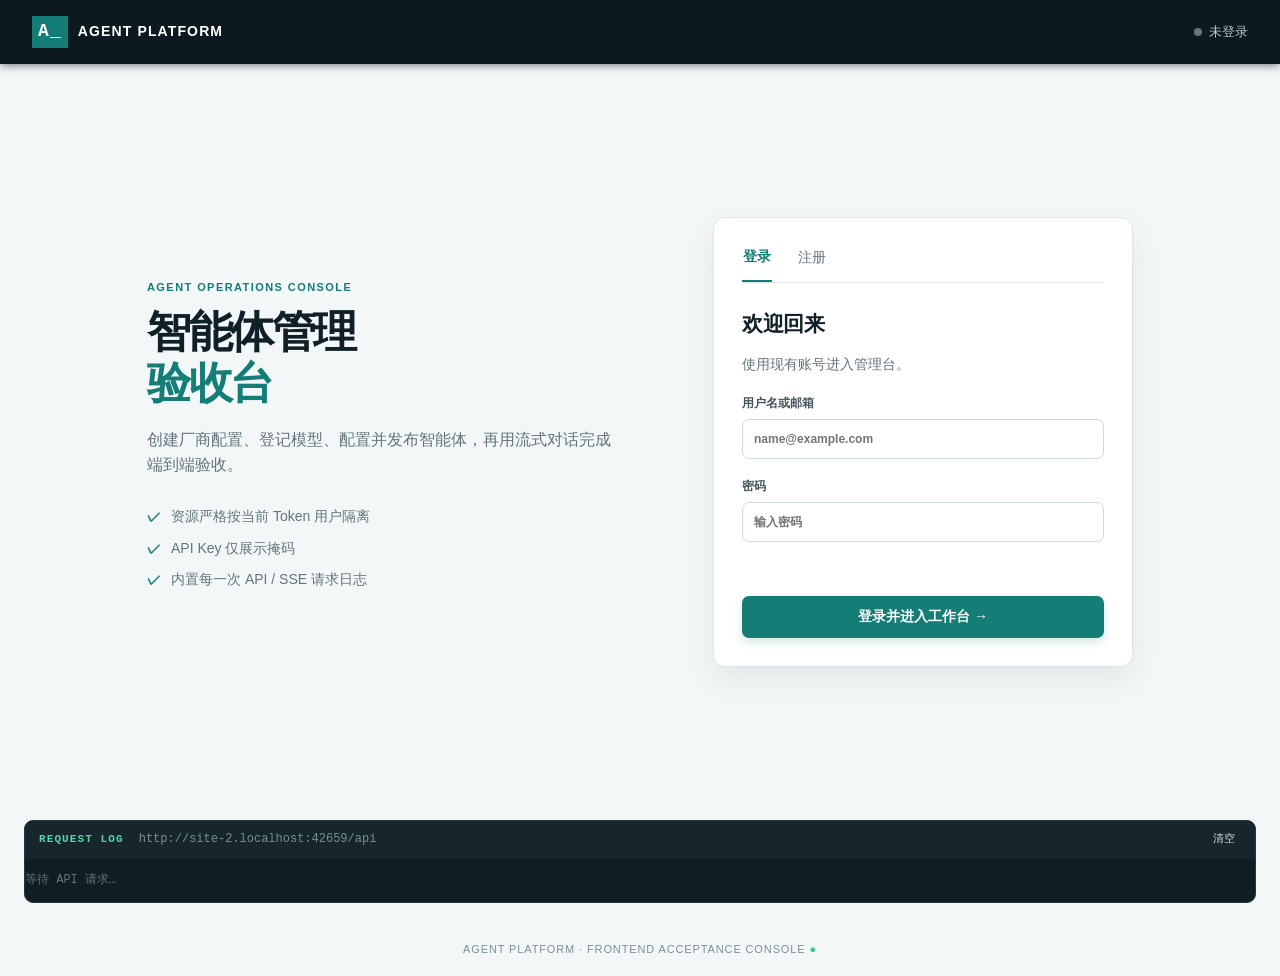
==== commit bbc89afd: "20260923_tool" ====
--- a/fronted/index.html
+++ b/fronted/index.html
@@ -52,9 +52,10 @@
             <a href="#/agents" data-route="agents"><span>▣</span>智能体 <b id="agentCount">0</b></a>
             <a href="#/providers" data-route="providers"><span>◈</span>厂商配置</a>
             <a href="#/models" data-route="models"><span>◇</span>模型管理</a>
+            <a href="#/tools" data-route="tools"><span>⚙</span>工具管理</a>
             <a href="#/chat" data-route="chat"><span>✦</span>调试对话</a>
           </nav>
-          <div class="sidebar-note"><b>验收顺序</b><ol><li>添加厂商配置</li><li>添加 Chat 模型</li><li>创建并发布智能体</li><li>开始流式对话</li></ol></div>
+          <div class="sidebar-note"><b>验收顺序</b><ol><li>添加厂商配置</li><li>添加 Chat 模型</li><li>登记并测试天气工具</li><li>关联工具后发布智能体</li><li>开始流式对话</li></ol></div>
         </aside>
 
         <div class="workspace">
@@ -76,6 +77,13 @@
             <div class="table-card card"><div class="table-wrap"><table><thead><tr><th>显示名称</th><th>模型标识</th><th>所属配置</th><th>类型</th><th>状态</th><th></th></tr></thead><tbody id="modelList"></tbody></table></div><div class="empty hidden" id="modelEmpty">暂无模型。先添加厂商配置。</div></div>
           </section>
 
+          <section class="route-page hidden" id="route-tools">
+            <div class="page-head"><div><p class="eyebrow">TOOL REGISTRY</p><h1>工具管理</h1><p>登记系统工具或 MCP 工具，测试后关联到智能体。</p></div><button class="button primary" data-open-modal="tool">+ 添加工具</button></div>
+            <div class="toolbar card"><label class="inline-input">⌕ <input id="toolSearch" placeholder="按名称搜索"></label><select id="toolTypeFilter"><option value="">全部类型</option><option value="system">system</option><option value="mcp">mcp</option></select><button class="button ghost small" id="toolSearchBtn">查询</button></div>
+            <div class="notice">天气工具的注册名是 <code>get_weather</code>。高德 Key 配置在 <code>app/etc/config.yml</code> 的 <code>weather.apiKey</code>。</div>
+            <div class="table-card card"><div class="table-wrap"><table><thead><tr><th>名称</th><th>类型</th><th>状态</th><th>更新时间</th><th></th></tr></thead><tbody id="toolList"></tbody></table></div><div class="empty hidden" id="toolEmpty">暂无工具。</div></div>
+          </section>
+
           <section class="route-page hidden" id="route-chat">
             <div class="page-head"><div><p class="eyebrow">STREAMING PLAYGROUND</p><h1>调试对话</h1><p>用 <code>POST /api/v1/agents/chat</code> 验收 SSE 内容流、心跳和结束标记。</p></div></div>
             <div class="chat-layout"><aside class="chat-settings card"><label>选择已发布智能体<select id="chatAgent"><option value="">正在加载…</option></select></label><div id="chatAgentInfo" class="agent-config-hint">请选择一个智能体</div><button class="button ghost wide small" id="clearChatBtn">清空会话</button><p class="tiny">流式响应会以逐段内容显示。若服务端返回错误，会保留错误文本供验收。</p></aside><div class="chat-panel card"><div class="chat-title"><span class="live-dot"></span><b id="chatTitle">等待选择智能体</b><span id="streamState" class="muted">idle</span></div><div class="chat-history" id="chatHistory"><div class="chat-welcome">选择一个已发布、模型配置完整的智能体，然后开始提问。</div></div><form id="chatForm" class="chat-form"><textarea id="chatInput" rows="2" placeholder="输入消息，Enter 发送；Shift + Enter 换行" required></textarea><button id="chatSend" class="button primary" type="submit">发送 ↑</button></form></div></div>
--- a/fronted/style.css
+++ b/fronted/style.css
@@ -1 +1 @@
-:root{--bg:#f3f7f8;--surface:#fff;--ink:#102027;--muted:#63747b;--line:#dce6e8;--dark:#0c1a20;--primary:#137d76;--primary-2:#0e6963;--soft:#e9f6f4;--red:#be4c4c;--amber:#ad7313;--shadow:0 12px 30px rgba(16,32,39,.08);font-family:Inter,"PingFang SC","Microsoft YaHei",sans-serif;color:var(--ink)}*{box-sizing:border-box}body{margin:0;background:var(--bg);font-size:14px;line-height:1.55}.hidden{display:none!important}.shell{min-height:100vh}.topbar{height:64px;padding:0 32px;display:flex;align-items:center;gap:20px;color:#fff;background:var(--dark);box-shadow:0 2px 8px #0017}.brand{color:#fff;text-decoration:none;font-weight:800;letter-spacing:.08em;display:flex;align-items:center;gap:10px}.brand-mark{padding:2px 6px;background:var(--primary);font-family:monospace;font-size:18px}.connection{margin-left:auto;color:#b7c7ca;font-size:13px}.connection i,.live-dot{display:inline-block;width:8px;height:8px;border-radius:99px;background:#66777b;margin-right:7px}.connection.online i,.live-dot{background:#35cb91;box-shadow:0 0 0 4px #35cb9122}.button{border:0;border-radius:7px;padding:10px 15px;background:#eef3f4;color:var(--ink);font:inherit;font-weight:700;cursor:pointer;transition:.16s}.button:hover{transform:translateY(-1px);filter:brightness(.97)}.button.primary{background:var(--primary);color:#fff;box-shadow:0 4px 10px #137d7630}.button.primary:hover{background:var(--primary-2)}.button.ghost{border:1px solid var(--line);background:#fff}.topbar .ghost{color:#dbe6e8;background:transparent;border-color:#496067}.button.small{padding:7px 11px;font-size:12px}.button.wide{width:100%;justify-content:center}.text-button,.icon-button{border:0;background:transparent;color:var(--muted);cursor:pointer;font:inherit}.icon-button{font-size:25px;line-height:1}.card{background:var(--surface);border:1px solid var(--line);border-radius:12px;box-shadow:var(--shadow)}.auth-page{max-width:1050px;margin:0 auto;padding:92px 32px;min-height:calc(100vh - 144px);display:grid;grid-template-columns:1.1fr 420px;align-items:center;gap:90px}.eyebrow{margin:0 0 10px;color:var(--primary);font-size:11px;letter-spacing:.13em;font-weight:800}.auth-intro h1,.page-head h1{font-size:44px;line-height:1.16;letter-spacing:-.055em;margin:0 0 20px}.auth-intro h1 em{font-style:normal;color:var(--primary)}.auth-intro>p:not(.eyebrow){max-width:520px;font-size:16px;color:var(--muted)}.feature-list{padding:0;list-style:none;color:var(--muted);margin-top:28px}.feature-list li{margin:10px 0}.feature-list li:before{content:"✓";color:var(--primary);font-weight:900;margin-right:10px}.auth-card{padding:28px}.tabs{display:flex;border-bottom:1px solid var(--line);gap:25px;margin-bottom:25px}.tab{padding:0 1px 12px;border:0;background:none;color:var(--muted);font:inherit;cursor:pointer}.tab.active{color:var(--primary);font-weight:800;border-bottom:2px solid var(--primary)}h2{margin:0;font-size:21px;letter-spacing:-.02em}.muted{color:var(--muted)}.auth-form label,.modal label,.chat-settings label{display:block;margin:18px 0 0;font-size:12px;font-weight:700;color:#44565c}.auth-form input,.modal input,.modal textarea,.modal select,.toolbar select,.inline-input,input,textarea,select{width:100%;margin-top:6px;padding:10px 11px;border:1px solid #cddadd;border-radius:7px;background:#fff;color:var(--ink);font:inherit;outline:none}.auth-form input:focus,.modal input:focus,.modal textarea:focus,.modal select:focus,textarea:focus,select:focus,.inline-input:focus-within{border-color:var(--primary);box-shadow:0 0 0 3px #137d7617}.auth-form .button{margin-top:24px}.form-message{font-size:12px;color:var(--red);min-height:18px;margin-top:12px}.form-message.ok{color:var(--primary)}.app-page{display:grid;grid-template-columns:230px minmax(0,1fr);min-height:calc(100vh - 64px)}.sidebar{padding:24px 14px;background:#fff;border-right:1px solid var(--line)}.user-card{display:flex;align-items:center;gap:10px;padding:8px 12px 23px;border-bottom:1px solid var(--line)}.avatar{width:34px;height:34px;border-radius:50%;display:grid;place-items:center;color:#fff;background:var(--primary);font-weight:800}.user-card b,.user-card small{display:block}.user-card small{color:var(--muted);font-size:11px}.side-nav{padding-top:18px}.side-nav a{display:flex;align-items:center;gap:11px;margin:5px 0;padding:10px 12px;border-radius:7px;color:#53656b;text-decoration:none;font-weight:700}.side-nav a span{color:var(--primary);font-size:17px}.side-nav a b{margin-left:auto;background:#e8f3f2;border-radius:20px;padding:1px 7px;font-size:11px;color:var(--primary)}.side-nav a.active{color:var(--primary);background:var(--soft)}.sidebar-note{margin:30px 10px 0;padding:13px;border-radius:8px;background:#f5f8f8;color:var(--muted);font-size:11px}.sidebar-note b{color:var(--ink)}.sidebar-note ol{padding-left:18px;margin:8px 0 0}.workspace{padding:38px;min-width:0}.page-head{display:flex;justify-content:space-between;gap:20px;align-items:flex-end;margin-bottom:26px}.page-head h1{font-size:32px;margin-bottom:7px}.page-head p:not(.eyebrow){margin:0;color:var(--muted)}.toolbar{display:flex;gap:10px;padding:13px;margin-bottom:18px}.toolbar select{margin:0;width:auto;min-width:130px;padding:8px 10px}.inline-input{margin:0;display:flex;align-items:center;gap:8px;padding:0 10px;width:min(400px,100%)}.inline-input input{border:0;box-shadow:none;margin:0;padding:8px 0}.notice{padding:11px 13px;margin-bottom:18px;color:#466269;border:1px solid #cae5e0;border-radius:8px;background:#f1fbf9;font-size:12px}.notice:empty{display:none}.notice code,.page-head code{font-family:ui-monospace,monospace;padding:1px 4px;border-radius:3px;background:#e8f1f1}.data-grid{display:grid;grid-template-columns:repeat(auto-fill,minmax(250px,1fr));gap:16px}.agent-card{position:relative;min-height:235px;padding:19px;overflow:hidden}.agent-card:before{content:"";position:absolute;left:0;top:0;bottom:0;width:4px;background:#aab8bb}.agent-card.published:before{background:#32bd89}.agent-card.archived:before{background:#b8a571}.card-top{display:flex;gap:10px;align-items:flex-start}.agent-icon{display:grid;place-items:center;width:38px;height:38px;border-radius:9px;background:#e7f5f3;color:var(--primary);font-size:18px}.agent-name{font-weight:800;font-size:16px}.agent-desc{height:42px;margin:14px 0;color:var(--muted);font-size:12px;overflow:hidden}.pill{display:inline-flex;align-items:center;padding:3px 8px;border-radius:99px;background:#f0f3f3;color:#5d6d72;font-size:11px;font-weight:700}.pill.published,.pill.active{background:#e3f8ef;color:#18855f}.pill.inactive,.pill.archived{background:#f6eded;color:#a15252}.agent-meta{display:flex;justify-content:space-between;gap:8px;margin:13px 0;font-size:11px;color:var(--muted)}.agent-actions{display:flex;gap:8px;border-top:1px solid var(--line);padding-top:12px}.agent-actions button{font-size:12px}.table-card{overflow:hidden}.table-wrap{overflow:auto}table{border-collapse:collapse;width:100%;min-width:650px}th,td{padding:14px 16px;border-bottom:1px solid var(--line);text-align:left;font-size:12px}th{color:var(--muted);background:#fbfcfc;font-size:11px;font-weight:800}td b,td small{display:block}td small{color:var(--muted);margin-top:2px}.row-actions{display:flex;gap:7px}.empty{padding:48px 20px;text-align:center;color:var(--muted)}.chat-layout{display:grid;grid-template-columns:245px minmax(0,1fr);gap:18px}.chat-settings{padding:16px;height:max-content}.agent-config-hint{padding:10px;margin:15px 0;border-radius:6px;background:#f4f7f7;color:var(--muted);font-size:11px}.tiny{font-size:11px;color:var(--muted)}.chat-panel{height:610px;display:flex;flex-direction:column;overflow:hidden}.chat-title{padding:15px 18px;border-bottom:1px solid var(--line);display:flex;align-items:center}.chat-title #streamState{margin-left:auto;font-size:11px;font-family:monospace}.chat-history{flex:1;overflow:auto;padding:20px;background:#fbfcfc}.chat-welcome{margin:auto;max-width:390px;padding-top:130px;text-align:center;color:#8b9b9f}.bubble{max-width:78%;padding:11px 13px;margin:0 0 13px;border-radius:10px;font-size:13px;white-space:pre-wrap;word-break:break-word}.bubble.user{margin-left:auto;color:#fff;background:var(--primary);border-bottom-right-radius:2px}.bubble.assistant{background:#eaf2f2;border-bottom-left-radius:2px}.bubble.error{color:#a44747;background:#f9eeee}.chat-form{display:flex;gap:10px;padding:14px;border-top:1px solid var(--line)}.chat-form textarea{resize:none;margin:0}.chat-form .button{height:max-content;align-self:center}.api-log{max-height:225px;margin:0 24px 20px;overflow:auto;border:1px solid #24373d;border-radius:9px;color:#cbdbdd;background:#101d22;font:12px/1.6 ui-monospace,SFMono-Regular,Consolas,monospace}.log-head{position:sticky;top:0;display:flex;gap:15px;align-items:center;padding:9px 14px;background:#16262c;color:#8fa7ab}.log-head b{color:#53d4ae;font-size:11px;letter-spacing:.1em}.log-head span{margin-right:auto;color:#788f94}.log-head .text-button{color:#d1dedf;font-size:11px}.log-line{margin:0;padding:5px 14px;border-top:1px solid #1e3137;white-space:pre-wrap;word-break:break-all}.log-line .ok{color:#5bddaf}.log-line .bad{color:#ff8686}.log-line .method{color:#92c7ff}.modal-backdrop{position:fixed;z-index:10;inset:0;padding:20px;display:grid;place-items:center;background:#10202788}.modal{width:min(620px,100%);max-height:calc(100vh - 40px);overflow:auto;padding:22px}.modal-head{display:flex;align-items:center;justify-content:space-between;padding-bottom:17px;border-bottom:1px solid var(--line)}.modal form{padding-top:3px}.modal textarea{resize:vertical;min-height:80px}.form-row{display:grid;grid-template-columns:1fr 1fr;gap:14px}.field-help{display:block;color:var(--muted);font-size:11px;margin-top:4px}.modal-actions{display:flex;justify-content:flex-end;gap:10px;margin-top:24px}.danger{color:#a84343!important;border-color:#efcaca!important}.toast-wrap{position:fixed;z-index:11;right:20px;bottom:20px;display:grid;gap:8px}.toast{padding:11px 14px;background:#13272a;color:#fff;border-radius:7px;box-shadow:0 8px 20px #0002;font-size:12px}.toast.error{background:#9e4242}footer{padding:18px;text-align:center;color:#789096;font-size:11px;letter-spacing:.08em}footer span{color:#39c895}@media(max-width:800px){.auth-page{grid-template-columns:1fr;gap:35px;padding:50px 24px}.app-page{display:block}.sidebar{border-right:0;border-bottom:1px solid var(--line);padding:12px}.user-card{display:none}.side-nav{display:flex;overflow:auto;padding:0}.side-nav a{white-space:nowrap;margin:0}.sidebar-note{display:none}.workspace{padding:25px 18px}.page-head{align-items:flex-start;flex-direction:column}.chat-layout{grid-template-columns:1fr}.chat-panel{height:520px}.topbar{padding:0 18px}.toolbar{flex-wrap:wrap}.toolbar select{flex:1}.auth-intro h1{font-size:37px}.api-log{margin:0 12px 14px}}@media(max-width:480px){.brand{font-size:12px}.connection{display:none}.topbar .button{margin-left:auto}.form-row{grid-template-columns:1fr}.workspace{padding:20px 12px}.page-head h1{font-size:28px}.chat-form{padding:10px}.chat-form .button{padding:9px}.bubble{max-width:90%}}
+:root{--bg:#f3f7f8;--surface:#fff;--ink:#102027;--muted:#63747b;--line:#dce6e8;--dark:#0c1a20;--primary:#137d76;--primary-2:#0e6963;--soft:#e9f6f4;--red:#be4c4c;--amber:#ad7313;--shadow:0 12px 30px rgba(16,32,39,.08);font-family:Inter,"PingFang SC","Microsoft YaHei",sans-serif;color:var(--ink)}*{box-sizing:border-box}body{margin:0;background:var(--bg);font-size:14px;line-height:1.55}.hidden{display:none!important}.shell{min-height:100vh}.topbar{height:64px;padding:0 32px;display:flex;align-items:center;gap:20px;color:#fff;background:var(--dark);box-shadow:0 2px 8px #0017}.brand{color:#fff;text-decoration:none;font-weight:800;letter-spacing:.08em;display:flex;align-items:center;gap:10px}.brand-mark{padding:2px 6px;background:var(--primary);font-family:monospace;font-size:18px}.connection{margin-left:auto;color:#b7c7ca;font-size:13px}.connection i,.live-dot{display:inline-block;width:8px;height:8px;border-radius:99px;background:#66777b;margin-right:7px}.connection.online i,.live-dot{background:#35cb91;box-shadow:0 0 0 4px #35cb9122}.button{border:0;border-radius:7px;padding:10px 15px;background:#eef3f4;color:var(--ink);font:inherit;font-weight:700;cursor:pointer;transition:.16s}.button:hover{transform:translateY(-1px);filter:brightness(.97)}.button.primary{background:var(--primary);color:#fff;box-shadow:0 4px 10px #137d7630}.button.primary:hover{background:var(--primary-2)}.button.ghost{border:1px solid var(--line);background:#fff}.topbar .ghost{color:#dbe6e8;background:transparent;border-color:#496067}.button.small{padding:7px 11px;font-size:12px}.button.wide{width:100%;justify-content:center}.text-button,.icon-button{border:0;background:transparent;color:var(--muted);cursor:pointer;font:inherit}.icon-button{font-size:25px;line-height:1}.card{background:var(--surface);border:1px solid var(--line);border-radius:12px;box-shadow:var(--shadow)}.auth-page{max-width:1050px;margin:0 auto;padding:92px 32px;min-height:calc(100vh - 144px);display:grid;grid-template-columns:1.1fr 420px;align-items:center;gap:90px}.eyebrow{margin:0 0 10px;color:var(--primary);font-size:11px;letter-spacing:.13em;font-weight:800}.auth-intro h1,.page-head h1{font-size:44px;line-height:1.16;letter-spacing:-.055em;margin:0 0 20px}.auth-intro h1 em{font-style:normal;color:var(--primary)}.auth-intro>p:not(.eyebrow){max-width:520px;font-size:16px;color:var(--muted)}.feature-list{padding:0;list-style:none;color:var(--muted);margin-top:28px}.feature-list li{margin:10px 0}.feature-list li:before{content:"✓";color:var(--primary);font-weight:900;margin-right:10px}.auth-card{padding:28px}.tabs{display:flex;border-bottom:1px solid var(--line);gap:25px;margin-bottom:25px}.tab{padding:0 1px 12px;border:0;background:none;color:var(--muted);font:inherit;cursor:pointer}.tab.active{color:var(--primary);font-weight:800;border-bottom:2px solid var(--primary)}h2{margin:0;font-size:21px;letter-spacing:-.02em}.muted{color:var(--muted)}.auth-form label,.modal label,.chat-settings label{display:block;margin:18px 0 0;font-size:12px;font-weight:700;color:#44565c}.auth-form input,.modal input,.modal textarea,.modal select,.toolbar select,.inline-input,input,textarea,select{width:100%;margin-top:6px;padding:10px 11px;border:1px solid #cddadd;border-radius:7px;background:#fff;color:var(--ink);font:inherit;outline:none}.auth-form input:focus,.modal input:focus,.modal textarea:focus,.modal select:focus,textarea:focus,select:focus,.inline-input:focus-within{border-color:var(--primary);box-shadow:0 0 0 3px #137d7617}.auth-form .button{margin-top:24px}.form-message{font-size:12px;color:var(--red);min-height:18px;margin-top:12px}.form-message.ok{color:var(--primary)}.app-page{display:grid;grid-template-columns:230px minmax(0,1fr);min-height:calc(100vh - 64px)}.sidebar{padding:24px 14px;background:#fff;border-right:1px solid var(--line)}.user-card{display:flex;align-items:center;gap:10px;padding:8px 12px 23px;border-bottom:1px solid var(--line)}.avatar{width:34px;height:34px;border-radius:50%;display:grid;place-items:center;color:#fff;background:var(--primary);font-weight:800}.user-card b,.user-card small{display:block}.user-card small{color:var(--muted);font-size:11px}.side-nav{padding-top:18px}.side-nav a{display:flex;align-items:center;gap:11px;margin:5px 0;padding:10px 12px;border-radius:7px;color:#53656b;text-decoration:none;font-weight:700}.side-nav a span{color:var(--primary);font-size:17px}.side-nav a b{margin-left:auto;background:#e8f3f2;border-radius:20px;padding:1px 7px;font-size:11px;color:var(--primary)}.side-nav a.active{color:var(--primary);background:var(--soft)}.sidebar-note{margin:30px 10px 0;padding:13px;border-radius:8px;background:#f5f8f8;color:var(--muted);font-size:11px}.sidebar-note b{color:var(--ink)}.sidebar-note ol{padding-left:18px;margin:8px 0 0}.workspace{padding:38px;min-width:0}.page-head{display:flex;justify-content:space-between;gap:20px;align-items:flex-end;margin-bottom:26px}.page-head h1{font-size:32px;margin-bottom:7px}.page-head p:not(.eyebrow){margin:0;color:var(--muted)}.toolbar{display:flex;gap:10px;padding:13px;margin-bottom:18px}.toolbar select{margin:0;width:auto;min-width:130px;padding:8px 10px}.inline-input{margin:0;display:flex;align-items:center;gap:8px;padding:0 10px;width:min(400px,100%)}.inline-input input{border:0;box-shadow:none;margin:0;padding:8px 0}.notice{padding:11px 13px;margin-bottom:18px;color:#466269;border:1px solid #cae5e0;border-radius:8px;background:#f1fbf9;font-size:12px}.notice:empty{display:none}.notice code,.page-head code{font-family:ui-monospace,monospace;padding:1px 4px;border-radius:3px;background:#e8f1f1}.data-grid{display:grid;grid-template-columns:repeat(auto-fill,minmax(250px,1fr));gap:16px}.agent-card{position:relative;min-height:235px;padding:19px;overflow:hidden}.agent-card:before{content:"";position:absolute;left:0;top:0;bottom:0;width:4px;background:#aab8bb}.agent-card.published:before{background:#32bd89}.agent-card.archived:before{background:#b8a571}.card-top{display:flex;gap:10px;align-items:flex-start}.agent-icon{display:grid;place-items:center;width:38px;height:38px;border-radius:9px;background:#e7f5f3;color:var(--primary);font-size:18px}.agent-name{font-weight:800;font-size:16px}.agent-desc{height:42px;margin:14px 0;color:var(--muted);font-size:12px;overflow:hidden}.pill{display:inline-flex;align-items:center;padding:3px 8px;border-radius:99px;background:#f0f3f3;color:#5d6d72;font-size:11px;font-weight:700}.pill.published,.pill.active{background:#e3f8ef;color:#18855f}.pill.inactive,.pill.archived{background:#f6eded;color:#a15252}.agent-meta{display:flex;justify-content:space-between;gap:8px;margin:13px 0;font-size:11px;color:var(--muted)}.agent-actions{display:flex;gap:8px;border-top:1px solid var(--line);padding-top:12px}.agent-actions button{font-size:12px}.table-card{overflow:hidden}.table-wrap{overflow:auto}table{border-collapse:collapse;width:100%;min-width:650px}th,td{padding:14px 16px;border-bottom:1px solid var(--line);text-align:left;font-size:12px}th{color:var(--muted);background:#fbfcfc;font-size:11px;font-weight:800}td b,td small{display:block}td small{color:var(--muted);margin-top:2px}.row-actions{display:flex;gap:7px}.empty{padding:48px 20px;text-align:center;color:var(--muted)}.chat-layout{display:grid;grid-template-columns:245px minmax(0,1fr);gap:18px}.chat-settings{padding:16px;height:max-content}.agent-config-hint{padding:10px;margin:15px 0;border-radius:6px;background:#f4f7f7;color:var(--muted);font-size:11px}.tiny{font-size:11px;color:var(--muted)}.chat-panel{height:610px;display:flex;flex-direction:column;overflow:hidden}.chat-title{padding:15px 18px;border-bottom:1px solid var(--line);display:flex;align-items:center}.chat-title #streamState{margin-left:auto;font-size:11px;font-family:monospace}.chat-history{flex:1;overflow:auto;padding:20px;background:#fbfcfc}.chat-welcome{margin:auto;max-width:390px;padding-top:130px;text-align:center;color:#8b9b9f}.bubble{max-width:78%;padding:11px 13px;margin:0 0 13px;border-radius:10px;font-size:13px;white-space:pre-wrap;word-break:break-word}.bubble.user{margin-left:auto;color:#fff;background:var(--primary);border-bottom-right-radius:2px}.bubble.assistant{background:#eaf2f2;border-bottom-left-radius:2px}.bubble.error{color:#a44747;background:#f9eeee}.chat-form{display:flex;gap:10px;padding:14px;border-top:1px solid var(--line)}.chat-form textarea{resize:none;margin:0}.chat-form .button{height:max-content;align-self:center}.api-log{max-height:225px;margin:0 24px 20px;overflow:auto;border:1px solid #24373d;border-radius:9px;color:#cbdbdd;background:#101d22;font:12px/1.6 ui-monospace,SFMono-Regular,Consolas,monospace}.log-head{position:sticky;top:0;display:flex;gap:15px;align-items:center;padding:9px 14px;background:#16262c;color:#8fa7ab}.log-head b{color:#53d4ae;font-size:11px;letter-spacing:.1em}.log-head span{margin-right:auto;color:#788f94}.log-head .text-button{color:#d1dedf;font-size:11px}.log-line{margin:0;padding:5px 14px;border-top:1px solid #1e3137;white-space:pre-wrap;word-break:break-all}.log-line .ok{color:#5bddaf}.log-line .bad{color:#ff8686}.log-line .method{color:#92c7ff}.modal-backdrop{position:fixed;z-index:10;inset:0;padding:20px;display:grid;place-items:center;background:#10202788}.modal{width:min(620px,100%);max-height:calc(100vh - 40px);overflow:auto;padding:22px}.modal-head{display:flex;align-items:center;justify-content:space-between;padding-bottom:17px;border-bottom:1px solid var(--line)}.modal form{padding-top:3px}.modal textarea{resize:vertical;min-height:80px}.form-row{display:grid;grid-template-columns:1fr 1fr;gap:14px}.field-help{display:block;color:var(--muted);font-size:11px;margin-top:4px}.check-line{display:flex!important;align-items:center;gap:8px}.check-line input{width:auto;margin:0}.modal-actions{display:flex;justify-content:flex-end;gap:10px;margin-top:24px}.danger{color:#a84343!important;border-color:#efcaca!important}.toast-wrap{position:fixed;z-index:11;right:20px;bottom:20px;display:grid;gap:8px}.toast{padding:11px 14px;background:#13272a;color:#fff;border-radius:7px;box-shadow:0 8px 20px #0002;font-size:12px}.toast.error{background:#9e4242}footer{padding:18px;text-align:center;color:#789096;font-size:11px;letter-spacing:.08em}footer span{color:#39c895}@media(max-width:800px){.auth-page{grid-template-columns:1fr;gap:35px;padding:50px 24px}.app-page{display:block}.sidebar{border-right:0;border-bottom:1px solid var(--line);padding:12px}.user-card{display:none}.side-nav{display:flex;overflow:auto;padding:0}.side-nav a{white-space:nowrap;margin:0}.sidebar-note{display:none}.workspace{padding:25px 18px}.page-head{align-items:flex-start;flex-direction:column}.chat-layout{grid-template-columns:1fr}.chat-panel{height:520px}.topbar{padding:0 18px}.toolbar{flex-wrap:wrap}.toolbar select{flex:1}.auth-intro h1{font-size:37px}.api-log{margin:0 12px 14px}}@media(max-width:480px){.brand{font-size:12px}.connection{display:none}.topbar .button{margin-left:auto}.form-row{grid-template-columns:1fr}.workspace{padding:20px 12px}.page-head h1{font-size:28px}.chat-form{padding:10px}.chat-form .button{padding:9px}.bubble{max-width:90%}}
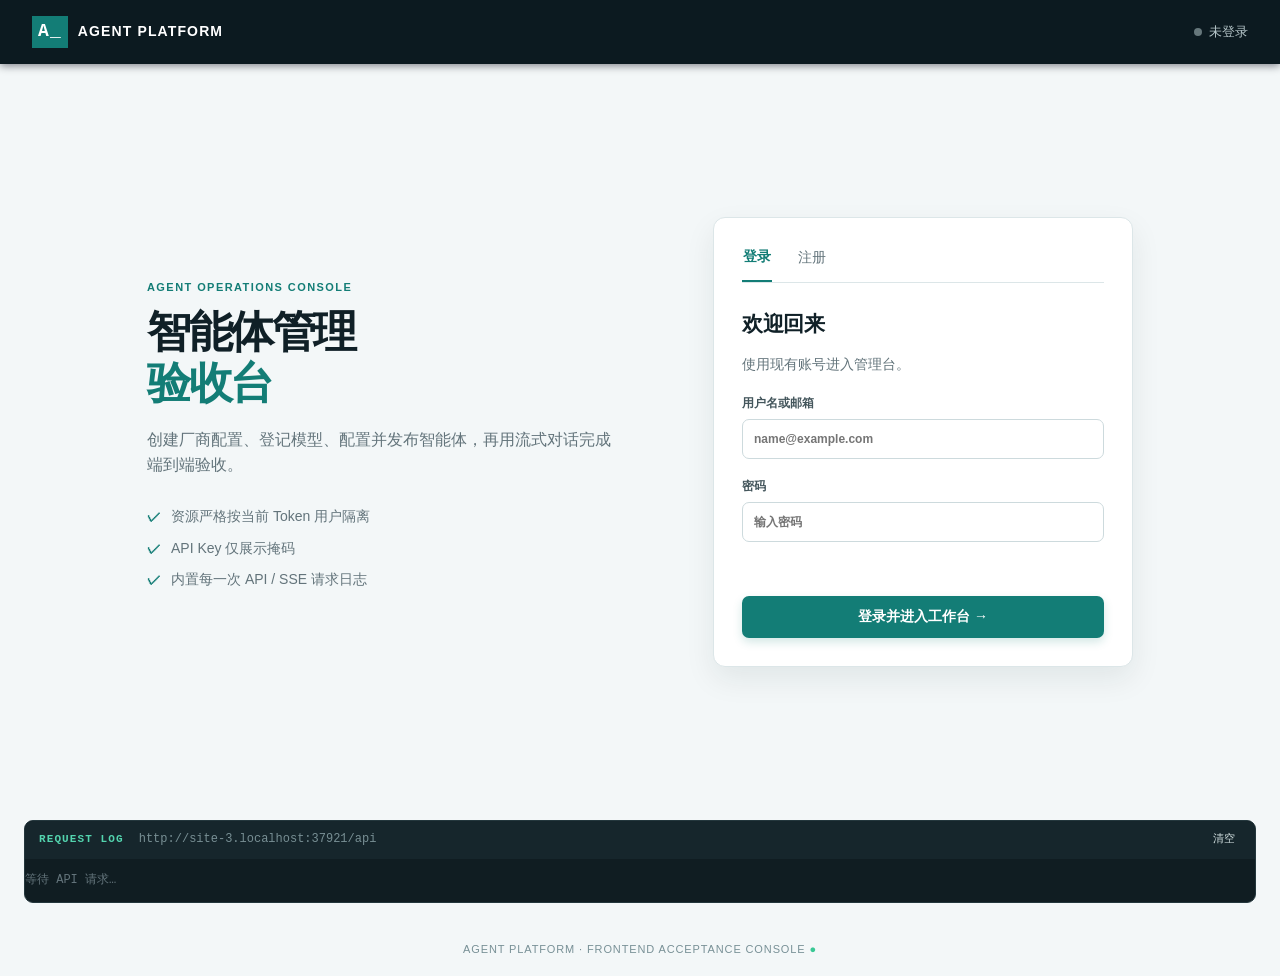
==== commit e1a8c635: "feat: MCP 工具接入（06）+ 知识库基本实现（07）" ====
--- a/fronted/index.html
+++ b/fronted/index.html
@@ -53,9 +53,10 @@
             <a href="#/providers" data-route="providers"><span>◈</span>厂商配置</a>
             <a href="#/models" data-route="models"><span>◇</span>模型管理</a>
             <a href="#/tools" data-route="tools"><span>⚙</span>工具管理</a>
+            <a href="#/knowledge" data-route="knowledge"><span>▤</span>知识库</a>
             <a href="#/chat" data-route="chat"><span>✦</span>调试对话</a>
           </nav>
-          <div class="sidebar-note"><b>验收顺序</b><ol><li>添加厂商配置</li><li>添加 Chat 模型</li><li>登记并测试天气工具</li><li>关联工具后发布智能体</li><li>开始流式对话</li></ol></div>
+          <div class="sidebar-note"><b>验收顺序</b><ol><li>添加厂商配置</li><li>添加 Chat 模型</li><li>登记并测试天气工具</li><li>关联工具 / 知识库后发布智能体</li><li>开始流式对话</li></ol></div>
         </aside>
 
         <div class="workspace">
@@ -84,6 +85,17 @@
             <div class="table-card card"><div class="table-wrap"><table><thead><tr><th>名称</th><th>类型</th><th>状态</th><th>更新时间</th><th></th></tr></thead><tbody id="toolList"></tbody></table></div><div class="empty hidden" id="toolEmpty">暂无工具。</div></div>
           </section>
 
+          <section class="route-page hidden" id="route-knowledge">
+            <div class="page-head"><div><p class="eyebrow">KNOWLEDGE BASE</p><h1>知识库</h1><p>上传文档 → 解析切片 → 向量化写入 Elasticsearch；关联到智能体后，对话前自动检索并注入上下文。</p></div><div class="row-actions"><button class="button ghost" id="kbRefreshBtn" type="button">刷新</button><button class="button primary" id="newKbBtn" type="button">+ 新建知识库</button></div></div>
+            <div class="notice">先在「厂商配置」添加 <code>siliconflow</code>（API Base <code>https://api.siliconflow.cn/v1</code>），再在「模型管理」添加类型为 <code>embedding</code> 的模型，例如 <code>BAAI/bge-m3</code>。向量维度建库时实测，建库后不能更换向量模型。</div>
+            <div class="table-card card"><div class="table-wrap"><table><thead><tr><th>名称</th><th>向量模型</th><th>文档 / 切片</th><th>创建时间</th><th></th></tr></thead><tbody id="kbList"></tbody></table></div><div class="empty hidden" id="kbEmpty">暂无知识库。</div></div>
+            <div class="kb-detail hidden" id="kbDetail">
+              <div class="page-head"><div><p class="eyebrow">DOCUMENTS</p><h2 id="kbDetailTitle">—</h2><p class="muted" id="kbDetailMeta"></p></div><label class="button primary" for="docFile">上传文档<input id="docFile" type="file" multiple accept=".md,.markdown,.txt,.pdf,.docx,.html,.htm" class="visually-hidden"></label></div>
+              <div class="table-card card"><div class="table-wrap"><table><thead><tr><th>文档</th><th>状态</th><th>切片</th><th>检索</th><th>更新时间</th><th></th></tr></thead><tbody id="docList"></tbody></table></div><div class="empty hidden" id="docEmpty">还没有文档。支持 md / txt / pdf / docx / html。</div></div>
+              <div class="card kb-search"><div class="toolbar"><label class="inline-input grow">⌕ <input id="kbQuery" placeholder="召回测试：输入一个问题，直接看检索结果（不经过模型）" aria-label="检索问题"></label><label class="inline-input">TopK <input id="kbTopK" type="number" min="1" max="20" value="5" aria-label="TopK"></label><label class="inline-input">阈值 <input id="kbMinScore" type="number" min="0" max="1" step="0.05" placeholder="不过滤" aria-label="最低融合分"></label><button class="button ghost small" id="kbSearchBtn" type="button">检索</button></div><div id="kbResults" aria-live="polite"></div></div>
+            </div>
+          </section>
+
           <section class="route-page hidden" id="route-chat">
             <div class="page-head"><div><p class="eyebrow">STREAMING PLAYGROUND</p><h1>调试对话</h1><p>用 <code>POST /api/v1/agents/chat</code> 验收 SSE 内容流、心跳和结束标记。</p></div></div>
             <div class="chat-layout"><aside class="chat-settings card"><label>选择已发布智能体<select id="chatAgent"><option value="">正在加载…</option></select></label><div id="chatAgentInfo" class="agent-config-hint">请选择一个智能体</div><button class="button ghost wide small" id="clearChatBtn">清空会话</button><p class="tiny">流式响应会以逐段内容显示。若服务端返回错误，会保留错误文本供验收。</p></aside><div class="chat-panel card"><div class="chat-title"><span class="live-dot"></span><b id="chatTitle">等待选择智能体</b><span id="streamState" class="muted">idle</span></div><div class="chat-history" id="chatHistory"><div class="chat-welcome">选择一个已发布、模型配置完整的智能体，然后开始提问。</div></div><form id="chatForm" class="chat-form"><textarea id="chatInput" rows="2" placeholder="输入消息，Enter 发送；Shift + Enter 换行" required></textarea><button id="chatSend" class="button primary" type="submit">发送 ↑</button></form></div></div>
--- a/fronted/style.css
+++ b/fronted/style.css
@@ -1 +1,18 @@
 :root{--bg:#f3f7f8;--surface:#fff;--ink:#102027;--muted:#63747b;--line:#dce6e8;--dark:#0c1a20;--primary:#137d76;--primary-2:#0e6963;--soft:#e9f6f4;--red:#be4c4c;--amber:#ad7313;--shadow:0 12px 30px rgba(16,32,39,.08);font-family:Inter,"PingFang SC","Microsoft YaHei",sans-serif;color:var(--ink)}*{box-sizing:border-box}body{margin:0;background:var(--bg);font-size:14px;line-height:1.55}.hidden{display:none!important}.shell{min-height:100vh}.topbar{height:64px;padding:0 32px;display:flex;align-items:center;gap:20px;color:#fff;background:var(--dark);box-shadow:0 2px 8px #0017}.brand{color:#fff;text-decoration:none;font-weight:800;letter-spacing:.08em;display:flex;align-items:center;gap:10px}.brand-mark{padding:2px 6px;background:var(--primary);font-family:monospace;font-size:18px}.connection{margin-left:auto;color:#b7c7ca;font-size:13px}.connection i,.live-dot{display:inline-block;width:8px;height:8px;border-radius:99px;background:#66777b;margin-right:7px}.connection.online i,.live-dot{background:#35cb91;box-shadow:0 0 0 4px #35cb9122}.button{border:0;border-radius:7px;padding:10px 15px;background:#eef3f4;color:var(--ink);font:inherit;font-weight:700;cursor:pointer;transition:.16s}.button:hover{transform:translateY(-1px);filter:brightness(.97)}.button.primary{background:var(--primary);color:#fff;box-shadow:0 4px 10px #137d7630}.button.primary:hover{background:var(--primary-2)}.button.ghost{border:1px solid var(--line);background:#fff}.topbar .ghost{color:#dbe6e8;background:transparent;border-color:#496067}.button.small{padding:7px 11px;font-size:12px}.button.wide{width:100%;justify-content:center}.text-button,.icon-button{border:0;background:transparent;color:var(--muted);cursor:pointer;font:inherit}.icon-button{font-size:25px;line-height:1}.card{background:var(--surface);border:1px solid var(--line);border-radius:12px;box-shadow:var(--shadow)}.auth-page{max-width:1050px;margin:0 auto;padding:92px 32px;min-height:calc(100vh - 144px);display:grid;grid-template-columns:1.1fr 420px;align-items:center;gap:90px}.eyebrow{margin:0 0 10px;color:var(--primary);font-size:11px;letter-spacing:.13em;font-weight:800}.auth-intro h1,.page-head h1{font-size:44px;line-height:1.16;letter-spacing:-.055em;margin:0 0 20px}.auth-intro h1 em{font-style:normal;color:var(--primary)}.auth-intro>p:not(.eyebrow){max-width:520px;font-size:16px;color:var(--muted)}.feature-list{padding:0;list-style:none;color:var(--muted);margin-top:28px}.feature-list li{margin:10px 0}.feature-list li:before{content:"✓";color:var(--primary);font-weight:900;margin-right:10px}.auth-card{padding:28px}.tabs{display:flex;border-bottom:1px solid var(--line);gap:25px;margin-bottom:25px}.tab{padding:0 1px 12px;border:0;background:none;color:var(--muted);font:inherit;cursor:pointer}.tab.active{color:var(--primary);font-weight:800;border-bottom:2px solid var(--primary)}h2{margin:0;font-size:21px;letter-spacing:-.02em}.muted{color:var(--muted)}.auth-form label,.modal label,.chat-settings label{display:block;margin:18px 0 0;font-size:12px;font-weight:700;color:#44565c}.auth-form input,.modal input,.modal textarea,.modal select,.toolbar select,.inline-input,input,textarea,select{width:100%;margin-top:6px;padding:10px 11px;border:1px solid #cddadd;border-radius:7px;background:#fff;color:var(--ink);font:inherit;outline:none}.auth-form input:focus,.modal input:focus,.modal textarea:focus,.modal select:focus,textarea:focus,select:focus,.inline-input:focus-within{border-color:var(--primary);box-shadow:0 0 0 3px #137d7617}.auth-form .button{margin-top:24px}.form-message{font-size:12px;color:var(--red);min-height:18px;margin-top:12px}.form-message.ok{color:var(--primary)}.app-page{display:grid;grid-template-columns:230px minmax(0,1fr);min-height:calc(100vh - 64px)}.sidebar{padding:24px 14px;background:#fff;border-right:1px solid var(--line)}.user-card{display:flex;align-items:center;gap:10px;padding:8px 12px 23px;border-bottom:1px solid var(--line)}.avatar{width:34px;height:34px;border-radius:50%;display:grid;place-items:center;color:#fff;background:var(--primary);font-weight:800}.user-card b,.user-card small{display:block}.user-card small{color:var(--muted);font-size:11px}.side-nav{padding-top:18px}.side-nav a{display:flex;align-items:center;gap:11px;margin:5px 0;padding:10px 12px;border-radius:7px;color:#53656b;text-decoration:none;font-weight:700}.side-nav a span{color:var(--primary);font-size:17px}.side-nav a b{margin-left:auto;background:#e8f3f2;border-radius:20px;padding:1px 7px;font-size:11px;color:var(--primary)}.side-nav a.active{color:var(--primary);background:var(--soft)}.sidebar-note{margin:30px 10px 0;padding:13px;border-radius:8px;background:#f5f8f8;color:var(--muted);font-size:11px}.sidebar-note b{color:var(--ink)}.sidebar-note ol{padding-left:18px;margin:8px 0 0}.workspace{padding:38px;min-width:0}.page-head{display:flex;justify-content:space-between;gap:20px;align-items:flex-end;margin-bottom:26px}.page-head h1{font-size:32px;margin-bottom:7px}.page-head p:not(.eyebrow){margin:0;color:var(--muted)}.toolbar{display:flex;gap:10px;padding:13px;margin-bottom:18px}.toolbar select{margin:0;width:auto;min-width:130px;padding:8px 10px}.inline-input{margin:0;display:flex;align-items:center;gap:8px;padding:0 10px;width:min(400px,100%)}.inline-input input{border:0;box-shadow:none;margin:0;padding:8px 0}.notice{padding:11px 13px;margin-bottom:18px;color:#466269;border:1px solid #cae5e0;border-radius:8px;background:#f1fbf9;font-size:12px}.notice:empty{display:none}.notice code,.page-head code{font-family:ui-monospace,monospace;padding:1px 4px;border-radius:3px;background:#e8f1f1}.data-grid{display:grid;grid-template-columns:repeat(auto-fill,minmax(250px,1fr));gap:16px}.agent-card{position:relative;min-height:235px;padding:19px;overflow:hidden}.agent-card:before{content:"";position:absolute;left:0;top:0;bottom:0;width:4px;background:#aab8bb}.agent-card.published:before{background:#32bd89}.agent-card.archived:before{background:#b8a571}.card-top{display:flex;gap:10px;align-items:flex-start}.agent-icon{display:grid;place-items:center;width:38px;height:38px;border-radius:9px;background:#e7f5f3;color:var(--primary);font-size:18px}.agent-name{font-weight:800;font-size:16px}.agent-desc{height:42px;margin:14px 0;color:var(--muted);font-size:12px;overflow:hidden}.pill{display:inline-flex;align-items:center;padding:3px 8px;border-radius:99px;background:#f0f3f3;color:#5d6d72;font-size:11px;font-weight:700}.pill.published,.pill.active{background:#e3f8ef;color:#18855f}.pill.inactive,.pill.archived{background:#f6eded;color:#a15252}.agent-meta{display:flex;justify-content:space-between;gap:8px;margin:13px 0;font-size:11px;color:var(--muted)}.agent-actions{display:flex;gap:8px;border-top:1px solid var(--line);padding-top:12px}.agent-actions button{font-size:12px}.table-card{overflow:hidden}.table-wrap{overflow:auto}table{border-collapse:collapse;width:100%;min-width:650px}th,td{padding:14px 16px;border-bottom:1px solid var(--line);text-align:left;font-size:12px}th{color:var(--muted);background:#fbfcfc;font-size:11px;font-weight:800}td b,td small{display:block}td small{color:var(--muted);margin-top:2px}.row-actions{display:flex;gap:7px}.empty{padding:48px 20px;text-align:center;color:var(--muted)}.chat-layout{display:grid;grid-template-columns:245px minmax(0,1fr);gap:18px}.chat-settings{padding:16px;height:max-content}.agent-config-hint{padding:10px;margin:15px 0;border-radius:6px;background:#f4f7f7;color:var(--muted);font-size:11px}.tiny{font-size:11px;color:var(--muted)}.chat-panel{height:610px;display:flex;flex-direction:column;overflow:hidden}.chat-title{padding:15px 18px;border-bottom:1px solid var(--line);display:flex;align-items:center}.chat-title #streamState{margin-left:auto;font-size:11px;font-family:monospace}.chat-history{flex:1;overflow:auto;padding:20px;background:#fbfcfc}.chat-welcome{margin:auto;max-width:390px;padding-top:130px;text-align:center;color:#8b9b9f}.bubble{max-width:78%;padding:11px 13px;margin:0 0 13px;border-radius:10px;font-size:13px;white-space:pre-wrap;word-break:break-word}.bubble.user{margin-left:auto;color:#fff;background:var(--primary);border-bottom-right-radius:2px}.bubble.assistant{background:#eaf2f2;border-bottom-left-radius:2px}.bubble.error{color:#a44747;background:#f9eeee}.chat-form{display:flex;gap:10px;padding:14px;border-top:1px solid var(--line)}.chat-form textarea{resize:none;margin:0}.chat-form .button{height:max-content;align-self:center}.api-log{max-height:225px;margin:0 24px 20px;overflow:auto;border:1px solid #24373d;border-radius:9px;color:#cbdbdd;background:#101d22;font:12px/1.6 ui-monospace,SFMono-Regular,Consolas,monospace}.log-head{position:sticky;top:0;display:flex;gap:15px;align-items:center;padding:9px 14px;background:#16262c;color:#8fa7ab}.log-head b{color:#53d4ae;font-size:11px;letter-spacing:.1em}.log-head span{margin-right:auto;color:#788f94}.log-head .text-button{color:#d1dedf;font-size:11px}.log-line{margin:0;padding:5px 14px;border-top:1px solid #1e3137;white-space:pre-wrap;word-break:break-all}.log-line .ok{color:#5bddaf}.log-line .bad{color:#ff8686}.log-line .method{color:#92c7ff}.modal-backdrop{position:fixed;z-index:10;inset:0;padding:20px;display:grid;place-items:center;background:#10202788}.modal{width:min(620px,100%);max-height:calc(100vh - 40px);overflow:auto;padding:22px}.modal-head{display:flex;align-items:center;justify-content:space-between;padding-bottom:17px;border-bottom:1px solid var(--line)}.modal form{padding-top:3px}.modal textarea{resize:vertical;min-height:80px}.form-row{display:grid;grid-template-columns:1fr 1fr;gap:14px}.field-help{display:block;color:var(--muted);font-size:11px;margin-top:4px}.check-line{display:flex!important;align-items:center;gap:8px}.check-line input{width:auto;margin:0}.modal-actions{display:flex;justify-content:flex-end;gap:10px;margin-top:24px}.danger{color:#a84343!important;border-color:#efcaca!important}.toast-wrap{position:fixed;z-index:11;right:20px;bottom:20px;display:grid;gap:8px}.toast{padding:11px 14px;background:#13272a;color:#fff;border-radius:7px;box-shadow:0 8px 20px #0002;font-size:12px}.toast.error{background:#9e4242}footer{padding:18px;text-align:center;color:#789096;font-size:11px;letter-spacing:.08em}footer span{color:#39c895}@media(max-width:800px){.auth-page{grid-template-columns:1fr;gap:35px;padding:50px 24px}.app-page{display:block}.sidebar{border-right:0;border-bottom:1px solid var(--line);padding:12px}.user-card{display:none}.side-nav{display:flex;overflow:auto;padding:0}.side-nav a{white-space:nowrap;margin:0}.sidebar-note{display:none}.workspace{padding:25px 18px}.page-head{align-items:flex-start;flex-direction:column}.chat-layout{grid-template-columns:1fr}.chat-panel{height:520px}.topbar{padding:0 18px}.toolbar{flex-wrap:wrap}.toolbar select{flex:1}.auth-intro h1{font-size:37px}.api-log{margin:0 12px 14px}}@media(max-width:480px){.brand{font-size:12px}.connection{display:none}.topbar .button{margin-left:auto}.form-row{grid-template-columns:1fr}.workspace{padding:20px 12px}.page-head h1{font-size:28px}.chat-form{padding:10px}.chat-form .button{padding:9px}.bubble{max-width:90%}}
+
+/* 07 知识库 */
+.kb-detail { margin-top: 24px; }
+.kb-search { margin-top: 16px; padding: 16px; }
+.kb-search .toolbar { display: flex; gap: 8px; flex-wrap: wrap; align-items: center; }
+.kb-search .grow { flex: 1 1 320px; }
+.kb-search input[type="number"] { width: 72px; }
+.chunk-item { border-top: 1px solid rgba(127,127,127,.2); padding: 10px 0; }
+.chunk-head { display: flex; gap: 8px; flex-wrap: wrap; align-items: baseline; }
+.chunk-item pre { white-space: pre-wrap; word-break: break-word; margin: 6px 0 0; font-size: 13px; }
+.chunk-list { max-height: 60vh; overflow: auto; }
+tr.selected td { background: rgba(127,127,127,.08); }
+td small.bad { color: #d9534f; display: block; }
+.chat-refs { margin: 6px 0 12px; padding: 8px 12px; font-size: 13px; border-left: 3px solid rgba(127,127,127,.4); }
+.chat-refs small { opacity: .6; }
+.visually-hidden { position: absolute; width: 1px; height: 1px; overflow: hidden; clip: rect(0 0 0 0); white-space: nowrap; }
+label.button:focus-within { outline: 2px solid currentColor; outline-offset: 2px; }
